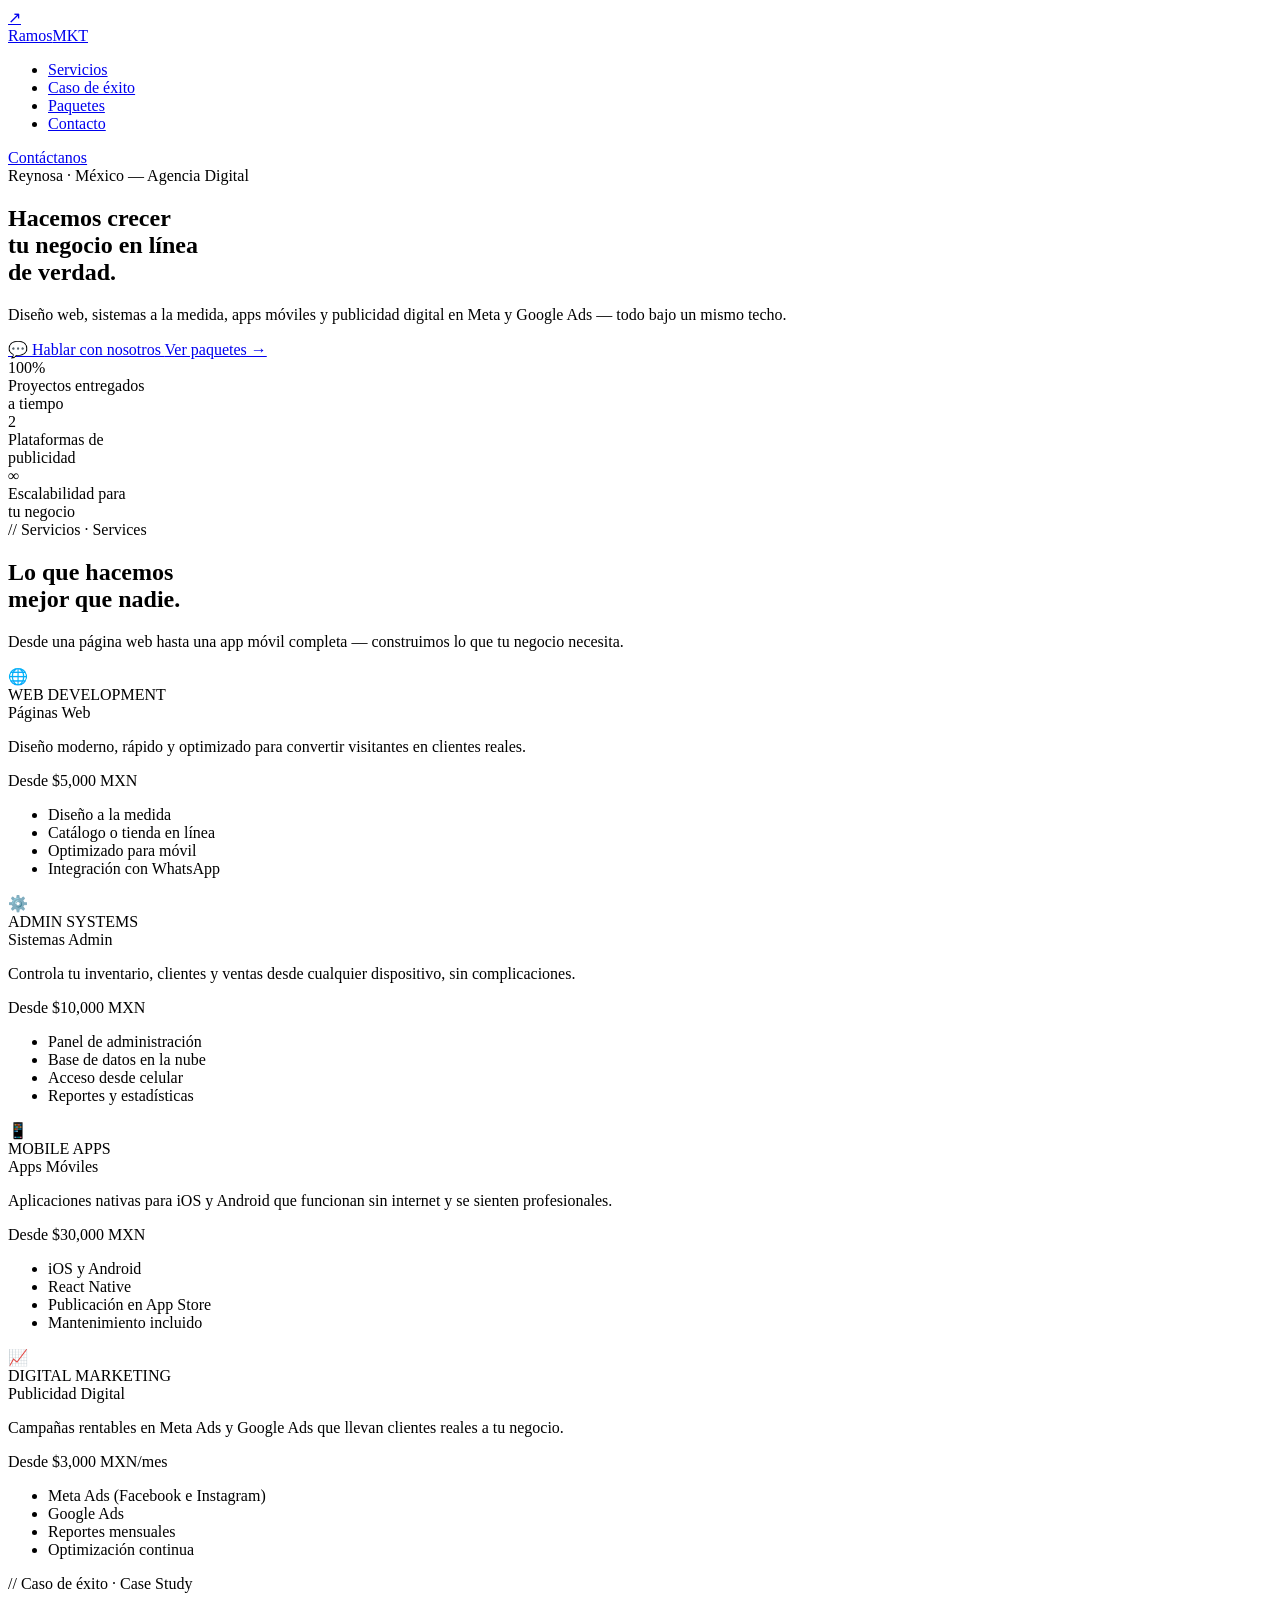
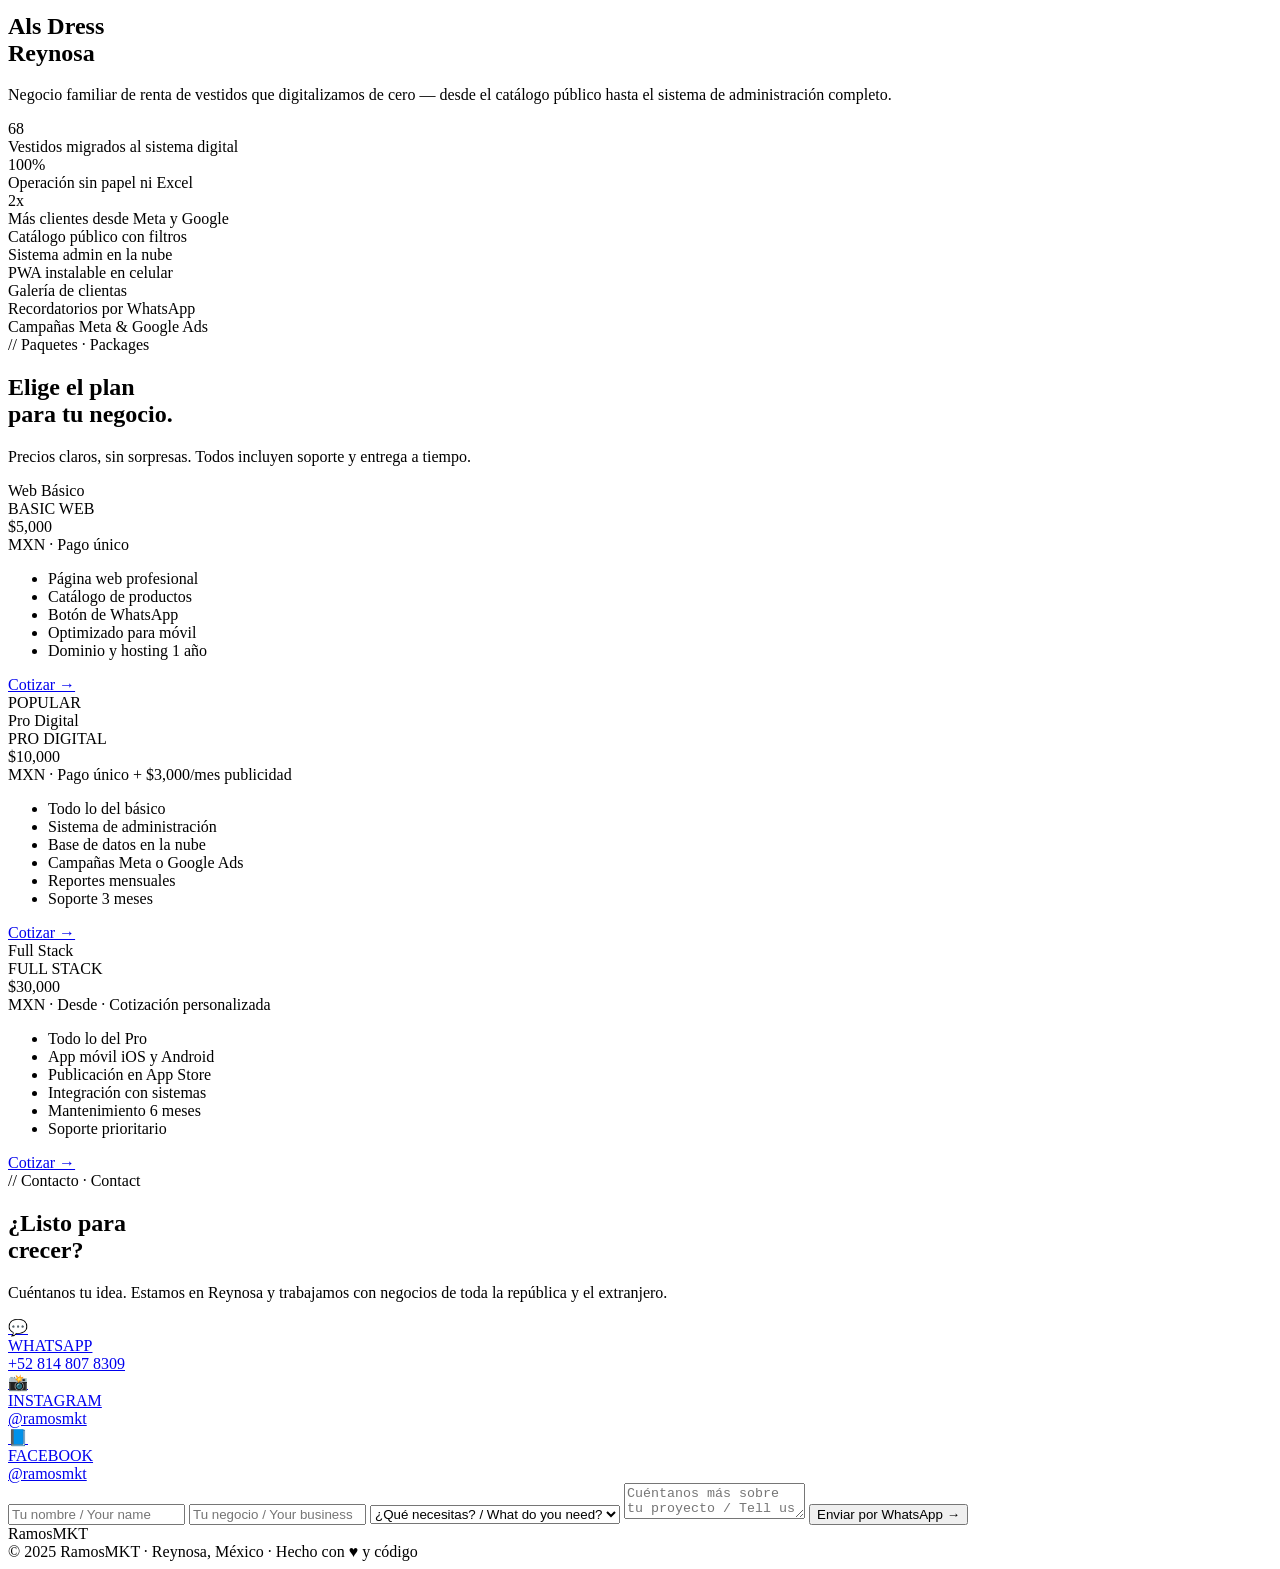
==== Index.html @ d3d43be9 "creacion de negocio" ====
<!DOCTYPE html>
<html lang="es">
<head>
<meta charset="UTF-8">
<meta name="viewport" content="width=device-width, initial-scale=1.0">
<title>RamosMKT — Agencia Digital</title>
<link rel="preconnect" href="https://fonts.googleapis.com">
<link rel="preconnect" href="https://fonts.gstatic.com" crossorigin>
<link href="https://fonts.googleapis.com/css2?family=Space+Grotesk:wght@300;400;500;600;700&family=Syne:wght@700;800&display=swap" rel="stylesheet">
<link rel="stylesheet" href="style.css">
</head>
<body>

<!-- NAV -->
<nav>
  <a href="#" class="nav-logo">
    <div class="nav-logo-icon">↗</div>
    <div class="nav-logo-text">Ramos<span>MKT</span></div>
  </a>
  <ul class="nav-links">
    <li><a href="#servicios">Servicios</a></li>
    <li><a href="#caso">Caso de éxito</a></li>
    <li><a href="#paquetes">Paquetes</a></li>
    <li><a href="#contacto">Contacto</a></li>
  </ul>
  <a href="https://wa.me/528148078309?text=Hola%20RamosMKT%2C%20me%20interesa%20conocer%20sus%20servicios" target="_blank" class="nav-cta">Contáctanos</a>
</nav>

<!-- HERO -->
<section class="hero">
  <div class="hero-grid"></div>
  <div class="hero-glow"></div>
  <div class="hero-content">
    <div class="hero-badge">
      <div class="hero-badge-dot"></div>
      Reynosa · México — Agencia Digital
    </div>
    <h1>
      Hacemos crecer<br>
      tu negocio <span class="green">en línea</span><br>
      <span class="outline">de verdad.</span>
    </h1>
    <p class="hero-sub">
      Diseño web, sistemas a la medida, apps móviles y
      <span>publicidad digital en Meta y Google Ads</span> —
      todo bajo un mismo techo.
    </p>
    <div class="hero-btns">
      <a href="https://wa.me/528148078309?text=Hola%20RamosMKT%2C%20me%20interesa%20conocer%20sus%20servicios" target="_blank" class="btn-primary">
        💬 Hablar con nosotros
      </a>
      <a href="#paquetes" class="btn-secondary">Ver paquetes →</a>
    </div>
    <div class="hero-stats">
      <div>
        <div class="hero-stat-num">100%</div>
        <div class="hero-stat-label">Proyectos entregados<br>a tiempo</div>
      </div>
      <div>
        <div class="hero-stat-num">2</div>
        <div class="hero-stat-label">Plataformas de<br>publicidad</div>
      </div>
      <div>
        <div class="hero-stat-num">∞</div>
        <div class="hero-stat-label">Escalabilidad para<br>tu negocio</div>
      </div>
    </div>
  </div>
</section>

<!-- SERVICES -->
<section id="servicios">
  <div class="section-tag">// Servicios · Services</div>
  <h2 class="section-title">Lo que hacemos<br>mejor que nadie.</h2>
  <p class="section-sub">Desde una página web hasta una app móvil completa — construimos lo que tu negocio necesita.</p>
  <div class="services-grid fade-up">
    <div class="service-card">
      <div class="service-icon">🌐</div>
      <div class="service-name-en">WEB DEVELOPMENT</div>
      <div class="service-name">Páginas Web</div>
      <p class="service-desc">Diseño moderno, rápido y optimizado para convertir visitantes en clientes reales.</p>
      <div class="service-price">Desde $5,000 <span>MXN</span></div>
      <ul class="service-features">
        <li>Diseño a la medida</li>
        <li>Catálogo o tienda en línea</li>
        <li>Optimizado para móvil</li>
        <li>Integración con WhatsApp</li>
      </ul>
    </div>
    <div class="service-card">
      <div class="service-icon">⚙️</div>
      <div class="service-name-en">ADMIN SYSTEMS</div>
      <div class="service-name">Sistemas Admin</div>
      <p class="service-desc">Controla tu inventario, clientes y ventas desde cualquier dispositivo, sin complicaciones.</p>
      <div class="service-price">Desde $10,000 <span>MXN</span></div>
      <ul class="service-features">
        <li>Panel de administración</li>
        <li>Base de datos en la nube</li>
        <li>Acceso desde celular</li>
        <li>Reportes y estadísticas</li>
      </ul>
    </div>
    <div class="service-card">
      <div class="service-icon">📱</div>
      <div class="service-name-en">MOBILE APPS</div>
      <div class="service-name">Apps Móviles</div>
      <p class="service-desc">Aplicaciones nativas para iOS y Android que funcionan sin internet y se sienten profesionales.</p>
      <div class="service-price">Desde $30,000 <span>MXN</span></div>
      <ul class="service-features">
        <li>iOS y Android</li>
        <li>React Native</li>
        <li>Publicación en App Store</li>
        <li>Mantenimiento incluido</li>
      </ul>
    </div>
    <div class="service-card">
      <div class="service-icon">📈</div>
      <div class="service-name-en">DIGITAL MARKETING</div>
      <div class="service-name">Publicidad Digital</div>
      <p class="service-desc">Campañas rentables en Meta Ads y Google Ads que llevan clientes reales a tu negocio.</p>
      <div class="service-price">Desde $3,000 <span>MXN/mes</span></div>
      <ul class="service-features">
        <li>Meta Ads (Facebook e Instagram)</li>
        <li>Google Ads</li>
        <li>Reportes mensuales</li>
        <li>Optimización continua</li>
      </ul>
    </div>
  </div>
</section>

<!-- CASE STUDY -->
<div class="case-section fade-up" id="caso">
  <div class="case-header">
    <div>
      <div class="case-tag">// Caso de éxito · Case Study</div>
      <h2 class="case-title">Als Dress<br>Reynosa</h2>
      <p class="case-desc">Negocio familiar de renta de vestidos que digitalizamos de cero — desde el catálogo público hasta el sistema de administración completo.</p>
    </div>
    <div class="case-stats">
      <div class="case-stat">
        <div class="case-stat-num">68</div>
        <div class="case-stat-label">Vestidos migrados al sistema digital</div>
      </div>
      <div class="case-stat">
        <div class="case-stat-num">100%</div>
        <div class="case-stat-label">Operación sin papel ni Excel</div>
      </div>
      <div class="case-stat">
        <div class="case-stat-num">2x</div>
        <div class="case-stat-label">Más clientes desde Meta y Google</div>
      </div>
    </div>
  </div>
  <div class="case-features">
    <div class="case-feature"><div class="case-feature-dot"></div>Catálogo público con filtros</div>
    <div class="case-feature"><div class="case-feature-dot"></div>Sistema admin en la nube</div>
    <div class="case-feature"><div class="case-feature-dot"></div>PWA instalable en celular</div>
    <div class="case-feature"><div class="case-feature-dot"></div>Galería de clientas</div>
    <div class="case-feature"><div class="case-feature-dot"></div>Recordatorios por WhatsApp</div>
    <div class="case-feature"><div class="case-feature-dot"></div>Campañas Meta & Google Ads</div>
  </div>
</div>

<!-- PACKAGES -->
<section id="paquetes">
  <div class="section-tag">// Paquetes · Packages</div>
  <h2 class="section-title">Elige el plan<br>para tu negocio.</h2>
  <p class="section-sub">Precios claros, sin sorpresas. Todos incluyen soporte y entrega a tiempo.</p>
  <div class="packages-grid fade-up">
    <div class="package-card">
      <div class="package-name">Web Básico</div>
      <div class="package-name-en">BASIC WEB</div>
      <div class="package-price">$5,000</div>
      <div class="package-price-note">MXN · Pago único</div>
      <ul class="package-features">
        <li>Página web profesional</li>
        <li>Catálogo de productos</li>
        <li>Botón de WhatsApp</li>
        <li>Optimizado para móvil</li>
        <li>Dominio y hosting 1 año</li>
      </ul>
      <a href="https://wa.me/528148078309?text=Hola%2C%20me%20interesa%20el%20paquete%20Web%20B%C3%A1sico" target="_blank" class="package-btn outline">Cotizar →</a>
    </div>
    <div class="package-card featured">
      <div class="package-badge">POPULAR</div>
      <div class="package-name">Pro Digital</div>
      <div class="package-name-en">PRO DIGITAL</div>
      <div class="package-price">$10,000</div>
      <div class="package-price-note">MXN · Pago único + $3,000/mes publicidad</div>
      <ul class="package-features">
        <li>Todo lo del básico</li>
        <li>Sistema de administración</li>
        <li>Base de datos en la nube</li>
        <li>Campañas Meta o Google Ads</li>
        <li>Reportes mensuales</li>
        <li>Soporte 3 meses</li>
      </ul>
      <a href="https://wa.me/528148078309?text=Hola%2C%20me%20interesa%20el%20paquete%20Pro%20Digital" target="_blank" class="package-btn solid">Cotizar →</a>
    </div>
    <div class="package-card">
      <div class="package-name">Full Stack</div>
      <div class="package-name-en">FULL STACK</div>
      <div class="package-price">$30,000</div>
      <div class="package-price-note">MXN · Desde · Cotización personalizada</div>
      <ul class="package-features">
        <li>Todo lo del Pro</li>
        <li>App móvil iOS y Android</li>
        <li>Publicación en App Store</li>
        <li>Integración con sistemas</li>
        <li>Mantenimiento 6 meses</li>
        <li>Soporte prioritario</li>
      </ul>
      <a href="https://wa.me/528148078309?text=Hola%2C%20me%20interesa%20el%20paquete%20Full%20Stack" target="_blank" class="package-btn outline">Cotizar →</a>
    </div>
  </div>
</section>

<!-- CONTACT -->
<div class="contact-section fade-up" id="contacto">
  <div>
    <div class="section-tag">// Contacto · Contact</div>
    <h2 class="contact-title">¿Listo para<br><span>crecer</span>?</h2>
    <p class="contact-desc">Cuéntanos tu idea. Estamos en Reynosa y trabajamos con negocios de toda la república y el extranjero.</p>
    <div class="contact-methods">
      <a href="https://wa.me/528148078309?text=Hola%20RamosMKT%2C%20me%20interesa%20conocer%20sus%20servicios" target="_blank" class="contact-method">
        <div class="contact-method-icon">💬</div>
        <div>
          <div class="contact-method-label">WHATSAPP</div>
          <div class="contact-method-value">+52 814 807 8309</div>
        </div>
      </a>
      <a href="https://instagram.com/ramosmkt" target="_blank" class="contact-method">
        <div class="contact-method-icon">📸</div>
        <div>
          <div class="contact-method-label">INSTAGRAM</div>
          <div class="contact-method-value">@ramosmkt</div>
        </div>
      </a>
      <a href="https://facebook.com/ramosmkt" target="_blank" class="contact-method">
        <div class="contact-method-icon">📘</div>
        <div>
          <div class="contact-method-label">FACEBOOK</div>
          <div class="contact-method-value">@ramosmkt</div>
        </div>
      </a>
    </div>
  </div>
  <div>
    <div class="contact-form">
      <input type="text" class="form-input" placeholder="Tu nombre / Your name">
      <input type="text" class="form-input" placeholder="Tu negocio / Your business">
      <select class="form-select">
        <option value="" disabled selected>¿Qué necesitas? / What do you need?</option>
        <option>Página web</option>
        <option>Sistema de administración</option>
        <option>App móvil</option>
        <option>Publicidad digital</option>
        <option>Paquete completo</option>
      </select>
      <textarea class="form-textarea" placeholder="Cuéntanos más sobre tu proyecto / Tell us about your project"></textarea>
      <button class="form-btn" onclick="enviarFormulario()">Enviar por WhatsApp →</button>
    </div>
  </div>
</div>

<!-- FOOTER -->
<footer>
  <div class="footer-logo">Ramos<span>MKT</span></div>
  <div class="footer-text">© 2025 RamosMKT · Reynosa, México · Hecho con <span>♥</span> y código</div>
</footer>

<script src="main.js"></script>
</body>
</html>
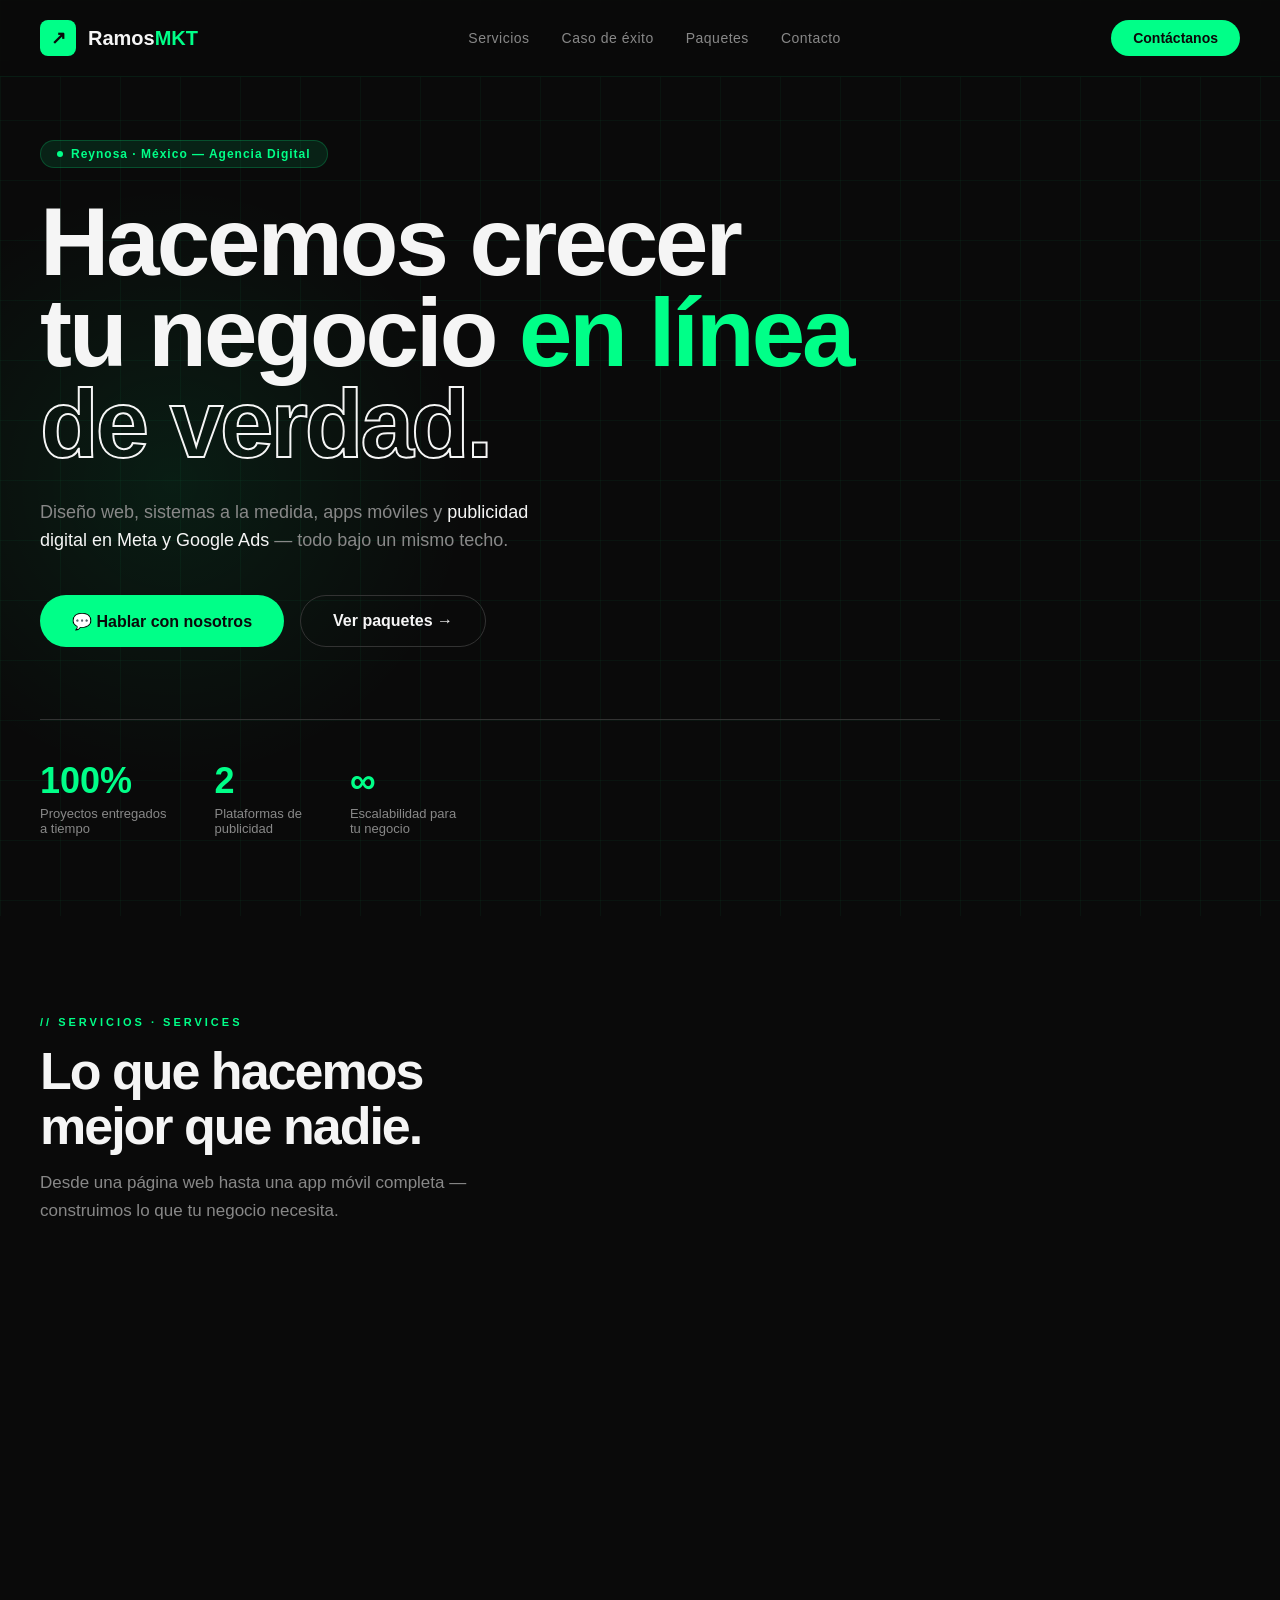
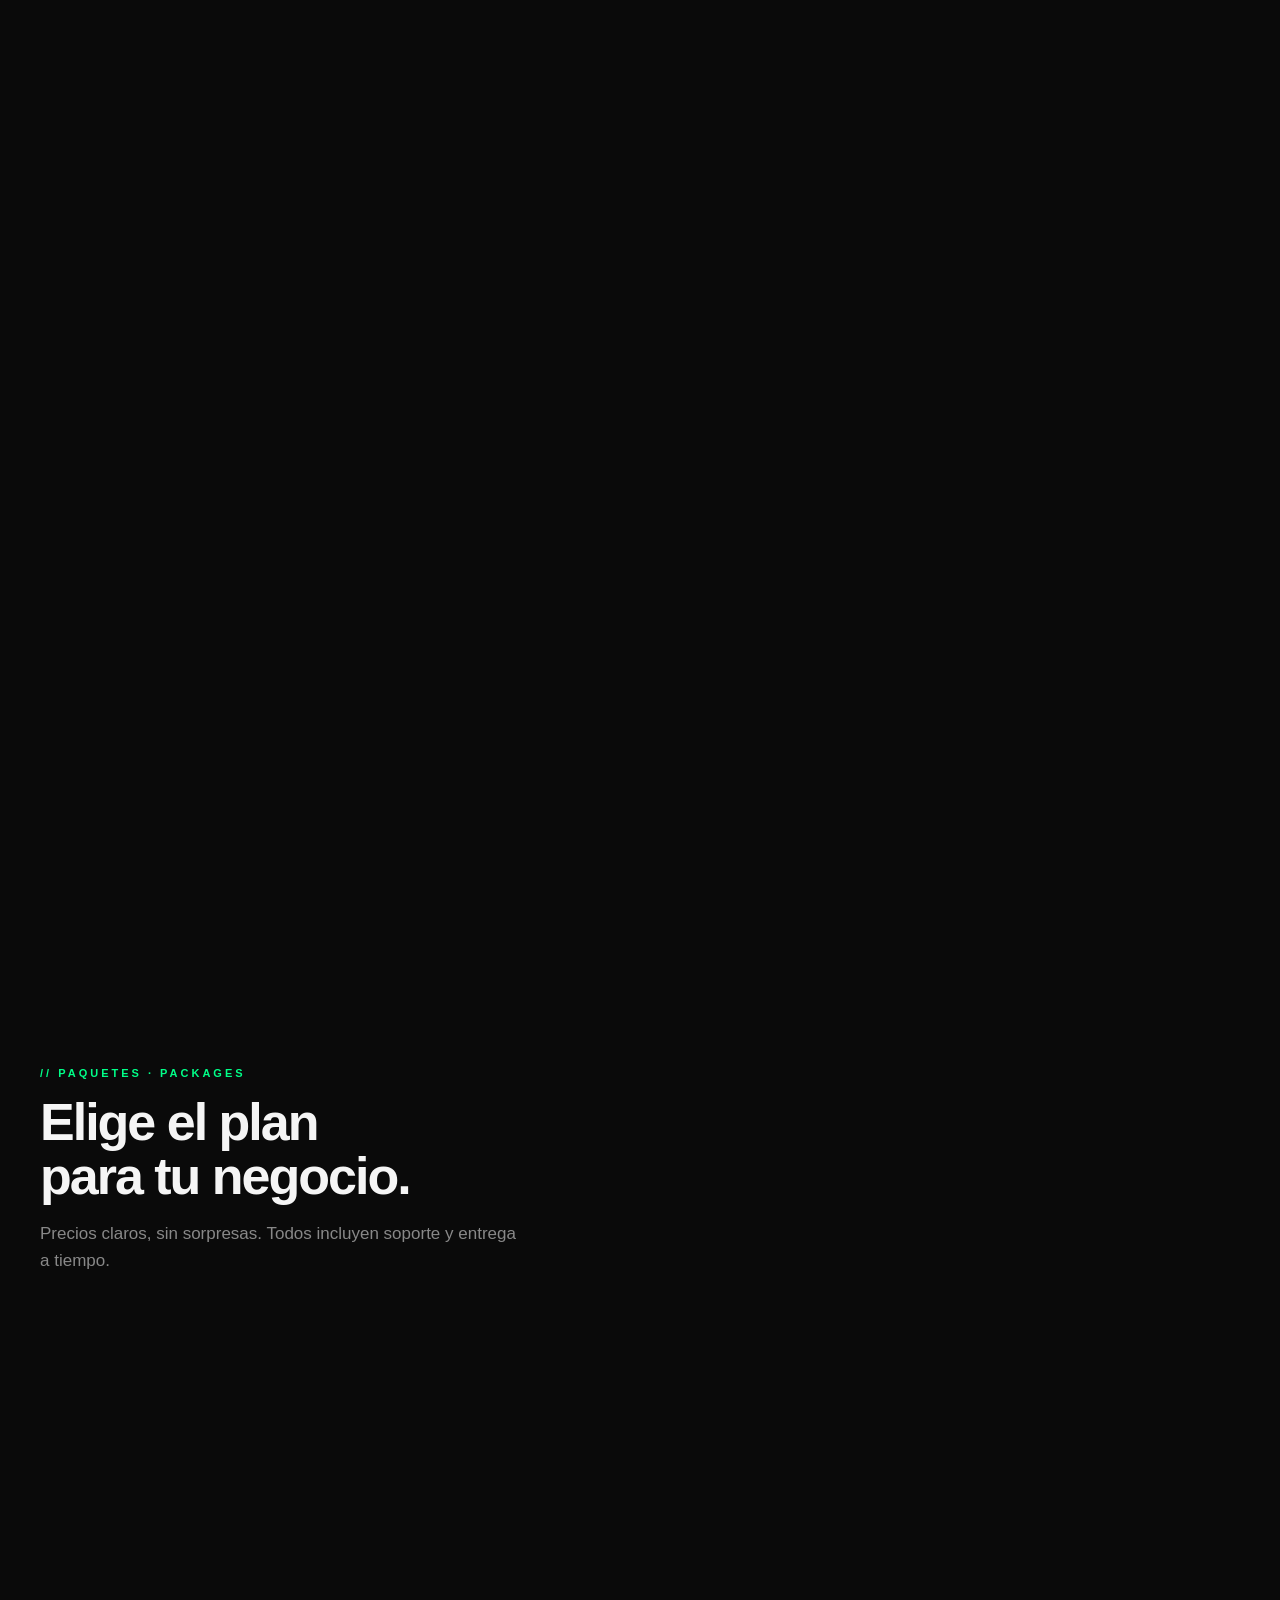
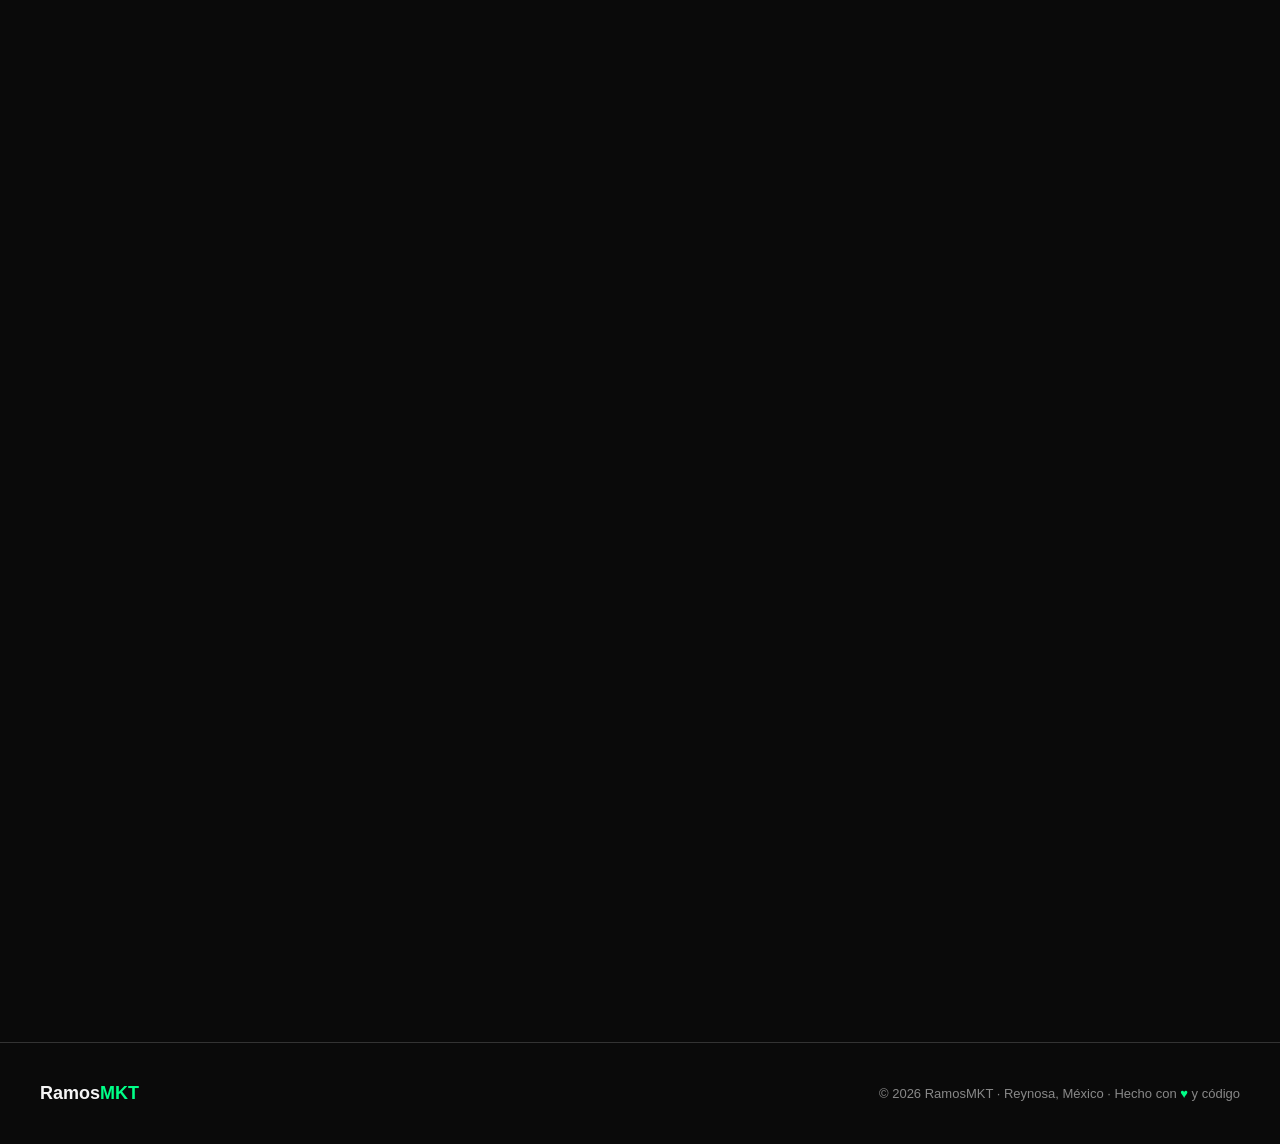
==== commit c287c34a: "Cambio de planes y responsive phone" ====
--- a/Index.html
+++ b/Index.html
@@ -7,7 +7,7 @@
 <link rel="preconnect" href="https://fonts.googleapis.com">
 <link rel="preconnect" href="https://fonts.gstatic.com" crossorigin>
 <link href="https://fonts.googleapis.com/css2?family=Space+Grotesk:wght@300;400;500;600;700&family=Syne:wght@700;800&display=swap" rel="stylesheet">
-<link rel="stylesheet" href="style.css">
+<link rel="stylesheet" href="Style.css">
 </head>
 <body>
 
@@ -24,7 +24,18 @@
     <li><a href="#contacto">Contacto</a></li>
   </ul>
   <a href="https://wa.me/528148078309?text=Hola%20RamosMKT%2C%20me%20interesa%20conocer%20sus%20servicios" target="_blank" class="nav-cta">Contáctanos</a>
+  <button class="nav-hamburger" id="navHamburger" aria-label="Abrir menú">
+    <span></span><span></span><span></span>
+  </button>
 </nav>
+
+<div class="nav-mobile-menu" id="navMobileMenu">
+  <a href="#servicios">Servicios</a>
+  <a href="#caso">Caso de éxito</a>
+  <a href="#paquetes">Paquetes</a>
+  <a href="#contacto">Contacto</a>
+  <a href="https://wa.me/528148078309?text=Hola%20RamosMKT%2C%20me%20interesa%20conocer%20sus%20servicios" target="_blank" class="nav-mobile-cta">💬 Contáctanos</a>
+</div>
 
 <!-- HERO -->
 <section class="hero">
@@ -168,6 +179,20 @@
   <h2 class="section-title">Elige el plan<br>para tu negocio.</h2>
   <p class="section-sub">Precios claros, sin sorpresas. Todos incluyen soporte y entrega a tiempo.</p>
   <div class="packages-grid fade-up">
+    <div class="package-card">
+      <div class="package-name">Presencia Digital</div>
+      <div class="package-name-en">STARTER</div>
+      <div class="package-price">$1,500</div>
+      <div class="package-price-note">MXN · Pago único · Entrega en 5 días</div>
+      <ul class="package-features">
+        <li>Landing page de 1 página</li>
+        <li>Info del negocio + mapa</li>
+        <li>Galería de fotos</li>
+        <li>Botón de WhatsApp</li>
+        <li>Optimizado para móvil</li>
+      </ul>
+      <a href="https://wa.me/528148078309?text=Hola%2C%20me%20interesa%20el%20paquete%20Presencia%20Digital" target="_blank" class="package-btn outline">Cotizar →</a>
+    </div>
     <div class="package-card">
       <div class="package-name">Web Básico</div>
       <div class="package-name-en">BASIC WEB</div>
@@ -252,7 +277,8 @@
       <input type="text" class="form-input" placeholder="Tu negocio / Your business">
       <select class="form-select">
         <option value="" disabled selected>¿Qué necesitas? / What do you need?</option>
-        <option>Página web</option>
+        <option>Presencia Digital (Starter)</option>
+        <option>Página web (Web Básico)</option>
         <option>Sistema de administración</option>
         <option>App móvil</option>
         <option>Publicidad digital</option>
@@ -267,7 +293,7 @@
 <!-- FOOTER -->
 <footer>
   <div class="footer-logo">Ramos<span>MKT</span></div>
-  <div class="footer-text">© 2025 RamosMKT · Reynosa, México · Hecho con <span>♥</span> y código</div>
+  <div class="footer-text">© 2026 RamosMKT · Reynosa, México · Hecho con <span>♥</span> y código</div>
 </footer>
 
 <script src="main.js"></script>
--- a/Style.css
+++ b/Style.css
@@ -0,0 +1,161 @@
+:root {
+    --black: #0a0a0a;
+    --black2: #111111;
+    --black3: #1a1a1a;
+    --green: #00ff88;
+    --green-dim: #00cc6a;
+    --white: #f5f5f5;
+    --gray: #888888;
+    --gray2: #333333;
+}
+* { margin: 0; padding: 0; box-sizing: border-box; }
+html { scroll-behavior: smooth; }
+body { background: var(--black); color: var(--white); font-family: 'Space Grotesk', sans-serif; overflow-x: hidden; }
+
+/* NAV */
+nav { position: fixed; top: 0; left: 0; right: 0; z-index: 100; padding: 20px 40px; display: flex; align-items: center; justify-content: space-between; background: rgba(10,10,10,0.85); backdrop-filter: blur(12px); border-bottom: 1px solid rgba(0,255,136,0.08); }
+.nav-logo { display: flex; align-items: center; gap: 12px; text-decoration: none; }
+.nav-logo-icon { width: 36px; height: 36px; background: var(--green); border-radius: 8px; display: flex; align-items: center; justify-content: center; font-family: 'Syne', sans-serif; font-size: 18px; font-weight: 800; color: var(--black); }
+.nav-logo-text { font-family: 'Syne', sans-serif; font-size: 20px; font-weight: 800; color: var(--white); line-height: 1; }
+.nav-logo-text span { color: var(--green); }
+.nav-links { display: flex; gap: 32px; list-style: none; }
+.nav-links a { color: var(--gray); text-decoration: none; font-size: 14px; font-weight: 500; transition: color 0.2s; letter-spacing: 0.5px; }
+.nav-links a:hover { color: var(--green); }
+.nav-cta { background: var(--green); color: var(--black); padding: 10px 22px; border-radius: 100px; font-weight: 700; font-size: 14px; text-decoration: none; transition: transform 0.2s, background 0.2s; }
+.nav-cta:hover { transform: scale(1.04); background: #00ee7a; }
+
+/* HERO */
+.hero { min-height: 100vh; padding: 140px 40px 80px; display: flex; flex-direction: column; justify-content: center; position: relative; overflow: hidden; }
+.hero-grid { position: absolute; inset: 0; background-image: linear-gradient(rgba(0,255,136,0.04) 1px, transparent 1px), linear-gradient(90deg, rgba(0,255,136,0.04) 1px, transparent 1px); background-size: 60px 60px; }
+.hero-glow { position: absolute; top: 20%; left: -10%; width: 600px; height: 600px; border-radius: 50%; background: radial-gradient(circle, rgba(0,255,136,0.08) 0%, transparent 70%); pointer-events: none; }
+.hero-content { position: relative; max-width: 900px; }
+.hero-badge { display: inline-flex; align-items: center; gap: 8px; background: rgba(0,255,136,0.1); border: 1px solid rgba(0,255,136,0.2); padding: 6px 16px; border-radius: 100px; margin-bottom: 28px; font-size: 12px; font-weight: 600; color: var(--green); letter-spacing: 1px; }
+.hero-badge-dot { width: 6px; height: 6px; background: var(--green); border-radius: 50%; animation: pulse 2s infinite; }
+@keyframes pulse { 0%,100%{opacity:1} 50%{opacity:0.3} }
+.hero h1 { font-family: 'Syne', sans-serif; font-size: clamp(48px, 8vw, 96px); font-weight: 800; line-height: 0.95; letter-spacing: -3px; margin-bottom: 28px; }
+.hero h1 .green { color: var(--green); }
+.hero h1 .outline { -webkit-text-stroke: 2px var(--white); color: transparent; }
+.hero-sub { font-size: 18px; color: var(--gray); max-width: 520px; line-height: 1.6; margin-bottom: 40px; font-weight: 400; }
+.hero-sub span { color: var(--white); font-weight: 500; }
+.hero-btns { display: flex; gap: 16px; flex-wrap: wrap; }
+.btn-primary { background: var(--green); color: var(--black); padding: 16px 32px; border-radius: 100px; font-weight: 700; font-size: 16px; text-decoration: none; display: inline-flex; align-items: center; gap: 8px; transition: transform 0.2s, background 0.2s; }
+.btn-primary:hover { transform: translateY(-2px); background: #00ee7a; }
+.btn-secondary { border: 1px solid var(--gray2); color: var(--white); padding: 16px 32px; border-radius: 100px; font-weight: 600; font-size: 16px; text-decoration: none; transition: border-color 0.2s, transform 0.2s; }
+.btn-secondary:hover { border-color: var(--green); transform: translateY(-2px); }
+.hero-stats { display: flex; gap: 48px; margin-top: 72px; padding-top: 40px; border-top: 1px solid var(--gray2); }
+.hero-stat-num { font-family: 'Syne', sans-serif; font-size: 36px; font-weight: 800; color: var(--green); }
+.hero-stat-label { font-size: 13px; color: var(--gray); margin-top: 4px; }
+
+/* SERVICES */
+section { padding: 100px 40px; }
+.section-tag { font-size: 11px; font-weight: 700; letter-spacing: 3px; color: var(--green); text-transform: uppercase; margin-bottom: 16px; }
+.section-title { font-family: 'Syne', sans-serif; font-size: clamp(32px, 5vw, 52px); font-weight: 800; letter-spacing: -2px; margin-bottom: 16px; line-height: 1.05; }
+.section-sub { font-size: 17px; color: var(--gray); max-width: 480px; line-height: 1.6; margin-bottom: 64px; }
+.services-grid { display: grid; grid-template-columns: repeat(auto-fit, minmax(280px, 1fr)); gap: 2px; background: var(--gray2); border-radius: 20px; overflow: hidden; }
+.service-card { background: var(--black2); padding: 40px 32px; transition: background 0.3s; position: relative; overflow: hidden; }
+.service-card:hover { background: var(--black3); }
+.service-card:hover .service-icon { background: var(--green); color: var(--black); }
+.service-icon { width: 48px; height: 48px; border-radius: 12px; background: rgba(0,255,136,0.1); color: var(--green); display: flex; align-items: center; justify-content: center; font-size: 22px; margin-bottom: 24px; transition: background 0.3s, color 0.3s; }
+.service-name { font-family: 'Syne', sans-serif; font-size: 20px; font-weight: 700; margin-bottom: 12px; color: var(--white); }
+.service-name-en { font-size: 11px; color: var(--green); font-weight: 600; letter-spacing: 1px; margin-bottom: 12px; }
+.service-desc { font-size: 14px; color: var(--gray); line-height: 1.6; margin-bottom: 24px; }
+.service-price { font-family: 'Syne', sans-serif; font-size: 22px; font-weight: 800; color: var(--white); }
+.service-price span { font-size: 13px; color: var(--gray); font-family: 'Space Grotesk'; font-weight: 400; }
+.service-features { list-style: none; margin-top: 20px; display: flex; flex-direction: column; gap: 8px; }
+.service-features li { font-size: 13px; color: var(--gray); padding-left: 18px; position: relative; }
+.service-features li::before { content: '→'; position: absolute; left: 0; color: var(--green); font-weight: 700; }
+
+/* CASE STUDY */
+.case-section { background: var(--black2); border-radius: 24px; margin: 0 40px; padding: 80px; }
+.case-header { display: flex; justify-content: space-between; align-items: flex-start; flex-wrap: wrap; gap: 32px; margin-bottom: 64px; }
+.case-tag { display: inline-block; background: rgba(0,255,136,0.1); border: 1px solid rgba(0,255,136,0.2); color: var(--green); padding: 6px 14px; border-radius: 100px; font-size: 11px; font-weight: 700; letter-spacing: 1px; margin-bottom: 16px; }
+.case-title { font-family: 'Syne', sans-serif; font-size: 40px; font-weight: 800; letter-spacing: -2px; line-height: 1.05; }
+.case-desc { font-size: 16px; color: var(--gray); max-width: 400px; line-height: 1.6; margin-top: 16px; }
+.case-stats { display: grid; grid-template-columns: repeat(3, 1fr); gap: 32px; }
+.case-stat { background: var(--black3); border-radius: 16px; padding: 28px; border: 1px solid var(--gray2); }
+.case-stat-num { font-family: 'Syne', sans-serif; font-size: 40px; font-weight: 800; color: var(--green); line-height: 1; }
+.case-stat-label { font-size: 13px; color: var(--gray); margin-top: 8px; line-height: 1.4; }
+.case-features { display: grid; grid-template-columns: repeat(auto-fit, minmax(200px, 1fr)); gap: 16px; margin-top: 48px; }
+.case-feature { background: var(--black); border-radius: 12px; padding: 20px; border: 1px solid var(--gray2); font-size: 14px; color: var(--gray); display: flex; align-items: center; gap: 10px; }
+.case-feature-dot { width: 8px; height: 8px; background: var(--green); border-radius: 50%; flex-shrink: 0; }
+
+/* PACKAGES */
+.packages-grid { display: grid; grid-template-columns: repeat(auto-fit, minmax(260px, 1fr)); gap: 24px; margin-top: 64px; }
+.package-card { background: var(--black2); border-radius: 20px; padding: 36px; border: 1px solid var(--gray2); position: relative; overflow: hidden; transition: border-color 0.3s, transform 0.3s; }
+.package-card:hover { border-color: rgba(0,255,136,0.3); transform: translateY(-4px); }
+.package-card.featured { border-color: var(--green); background: var(--black3); }
+.package-badge { position: absolute; top: 20px; right: 20px; background: var(--green); color: var(--black); font-size: 10px; font-weight: 700; letter-spacing: 1px; padding: 4px 10px; border-radius: 100px; }
+.package-name { font-family: 'Syne', sans-serif; font-size: 22px; font-weight: 800; color: var(--white); margin-bottom: 6px; }
+.package-name-en { font-size: 11px; color: var(--green); font-weight: 600; letter-spacing: 1px; margin-bottom: 20px; }
+.package-price { font-family: 'Syne', sans-serif; font-size: 36px; font-weight: 800; color: var(--green); margin-bottom: 4px; }
+.package-price-note { font-size: 12px; color: var(--gray); margin-bottom: 28px; }
+.package-features { list-style: none; display: flex; flex-direction: column; gap: 10px; }
+.package-features li { font-size: 14px; color: var(--gray); padding-left: 20px; position: relative; }
+.package-features li::before { content: '✓'; position: absolute; left: 0; color: var(--green); font-weight: 700; }
+.package-btn { display: block; text-align: center; margin-top: 28px; padding: 14px; border-radius: 100px; font-weight: 700; font-size: 14px; text-decoration: none; transition: transform 0.2s; }
+.package-btn:hover { transform: scale(1.03); }
+.package-btn.solid { background: var(--green); color: var(--black); }
+.package-btn.outline { border: 1px solid var(--gray2); color: var(--white); }
+.package-btn.outline:hover { border-color: var(--green); }
+
+/* CONTACT */
+.contact-section { background: var(--black2); border-radius: 24px; margin: 0 40px 80px; padding: 80px; display: grid; grid-template-columns: 1fr 1fr; gap: 64px; align-items: center; }
+.contact-title { font-family: 'Syne', sans-serif; font-size: 44px; font-weight: 800; letter-spacing: -2px; line-height: 1.05; margin-bottom: 20px; }
+.contact-title span { color: var(--green); }
+.contact-desc { font-size: 16px; color: var(--gray); line-height: 1.6; margin-bottom: 32px; }
+.contact-methods { display: flex; flex-direction: column; gap: 16px; }
+.contact-method { display: flex; align-items: center; gap: 16px; background: var(--black3); border-radius: 14px; padding: 18px 22px; border: 1px solid var(--gray2); text-decoration: none; transition: border-color 0.2s, transform 0.2s; }
+.contact-method:hover { border-color: var(--green); transform: translateX(4px); }
+.contact-method-icon { width: 40px; height: 40px; background: rgba(0,255,136,0.1); border-radius: 10px; display: flex; align-items: center; justify-content: center; font-size: 18px; flex-shrink: 0; }
+.contact-method-label { font-size: 11px; color: var(--gray); margin-bottom: 2px; font-weight: 600; letter-spacing: 0.5px; }
+.contact-method-value { font-size: 15px; color: var(--white); font-weight: 600; }
+.contact-form { display: flex; flex-direction: column; gap: 16px; }
+.form-input, .form-textarea, .form-select { background: var(--black3); border: 1px solid var(--gray2); color: var(--white); padding: 16px 20px; border-radius: 12px; font-family: 'Space Grotesk', sans-serif; font-size: 15px; outline: none; transition: border-color 0.2s; width: 100%; }
+.form-input::placeholder, .form-textarea::placeholder { color: var(--gray); }
+.form-input:focus, .form-textarea:focus, .form-select:focus { border-color: var(--green); }
+.form-textarea { resize: vertical; min-height: 120px; }
+.form-select { appearance: none; cursor: pointer; }
+.form-select option { background: var(--black3); }
+.form-btn { background: var(--green); color: var(--black); padding: 16px; border-radius: 100px; font-weight: 700; font-size: 16px; border: none; cursor: pointer; font-family: 'Space Grotesk', sans-serif; transition: transform 0.2s, background 0.2s; }
+.form-btn:hover { transform: translateY(-2px); background: #00ee7a; }
+
+/* FOOTER */
+footer { padding: 40px; border-top: 1px solid var(--gray2); display: flex; justify-content: space-between; align-items: center; flex-wrap: wrap; gap: 20px; }
+.footer-logo { font-family: 'Syne', sans-serif; font-size: 18px; font-weight: 800; color: var(--white); }
+.footer-logo span { color: var(--green); }
+.footer-text { font-size: 13px; color: var(--gray); }
+.footer-text span { color: var(--green); }
+
+/* ANIMATIONS */
+.fade-up { opacity: 0; transform: translateY(30px); transition: opacity 0.7s ease, transform 0.7s ease; }
+.fade-up.visible { opacity: 1; transform: translateY(0); }
+
+/* HAMBURGER */
+.nav-hamburger { display: none; flex-direction: column; justify-content: center; gap: 5px; width: 36px; height: 36px; background: none; border: none; cursor: pointer; padding: 4px; }
+.nav-hamburger span { display: block; height: 2px; width: 100%; background: var(--white); border-radius: 2px; transition: transform 0.3s, opacity 0.3s; }
+.nav-hamburger.open span:nth-child(1) { transform: translateY(7px) rotate(45deg); }
+.nav-hamburger.open span:nth-child(2) { opacity: 0; }
+.nav-hamburger.open span:nth-child(3) { transform: translateY(-7px) rotate(-45deg); }
+
+.nav-mobile-menu { display: none; position: fixed; top: 73px; left: 0; right: 0; z-index: 99; background: rgba(10,10,10,0.97); backdrop-filter: blur(16px); border-bottom: 1px solid rgba(0,255,136,0.12); flex-direction: column; padding: 24px 24px 32px; gap: 4px; }
+.nav-mobile-menu.open { display: flex; }
+.nav-mobile-menu a { color: var(--gray); text-decoration: none; font-size: 17px; font-weight: 500; padding: 14px 0; border-bottom: 1px solid var(--gray2); transition: color 0.2s; }
+.nav-mobile-menu a:last-of-type { border-bottom: none; }
+.nav-mobile-menu a:hover { color: var(--green); }
+.nav-mobile-cta { margin-top: 12px; background: var(--green) !important; color: var(--black) !important; text-align: center; padding: 16px !important; border-radius: 100px; font-weight: 700 !important; border-bottom: none !important; }
+
+/* RESPONSIVE */
+@media (max-width: 768px) {
+    nav { padding: 16px 20px; }
+    .nav-links { display: none; }
+    .nav-cta { display: none; }
+    .nav-hamburger { display: flex; }
+    .hero { padding: 120px 20px 60px; }
+    section { padding: 70px 20px; }
+    .hero-stats { gap: 28px; flex-wrap: wrap; }
+    .case-section { padding: 40px 24px; margin: 0 20px; }
+    .case-stats { grid-template-columns: 1fr; }
+    .case-header { flex-direction: column; }
+    .contact-section { grid-template-columns: 1fr; padding: 40px 24px; margin: 0 20px 60px; }
+    footer { padding: 30px 20px; flex-direction: column; text-align: center; }
+}
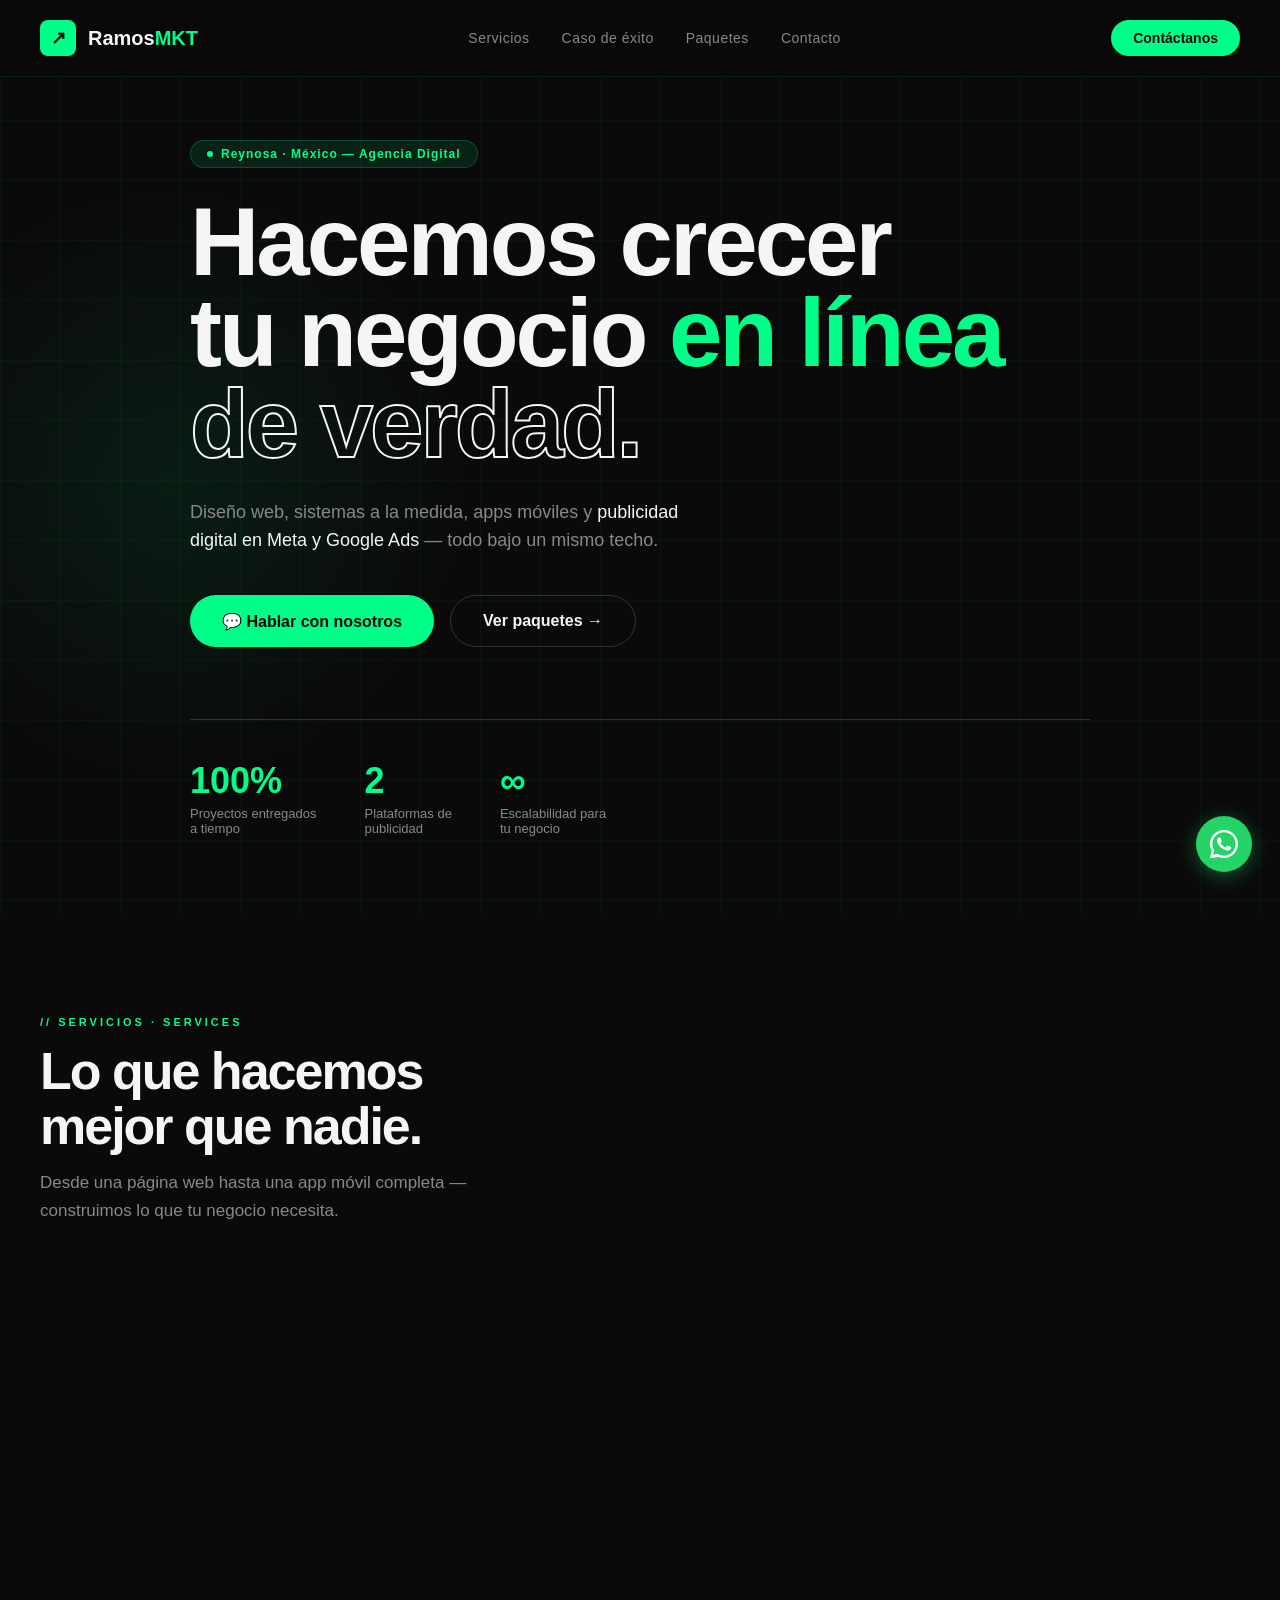
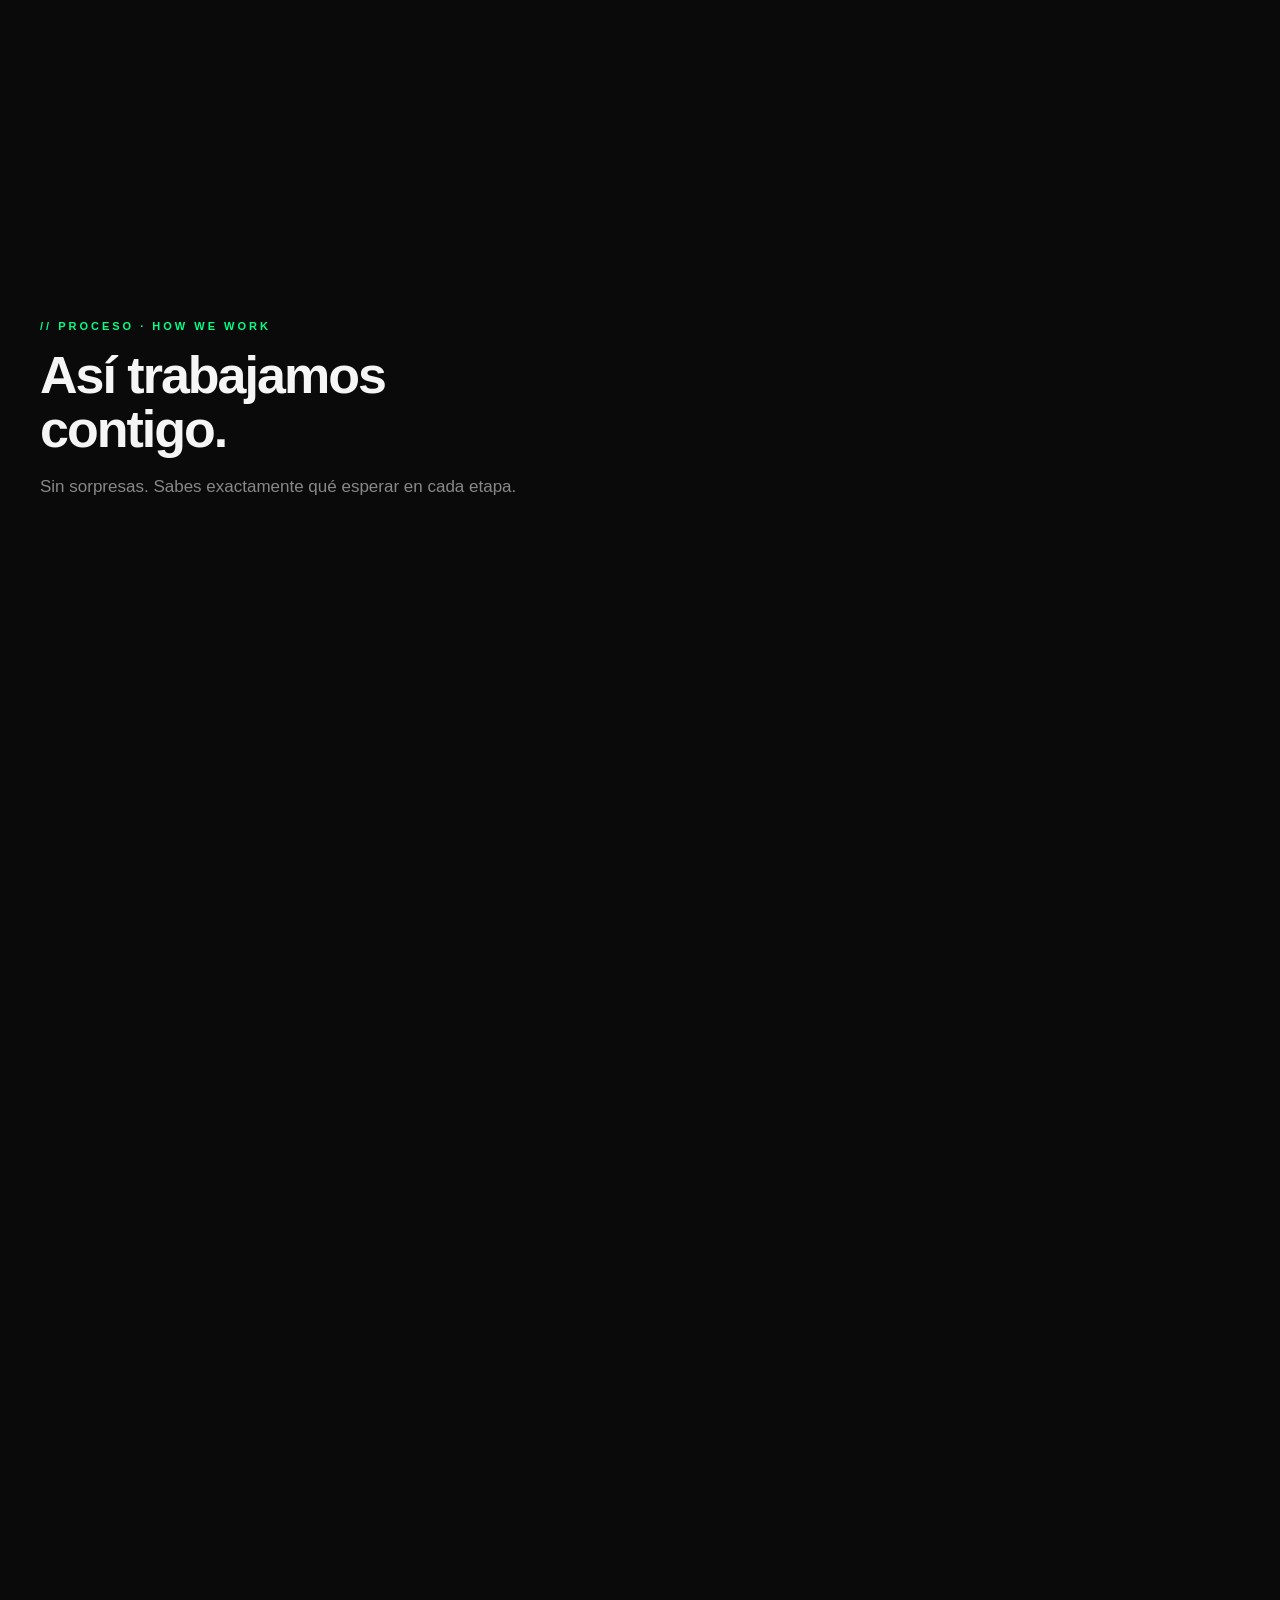
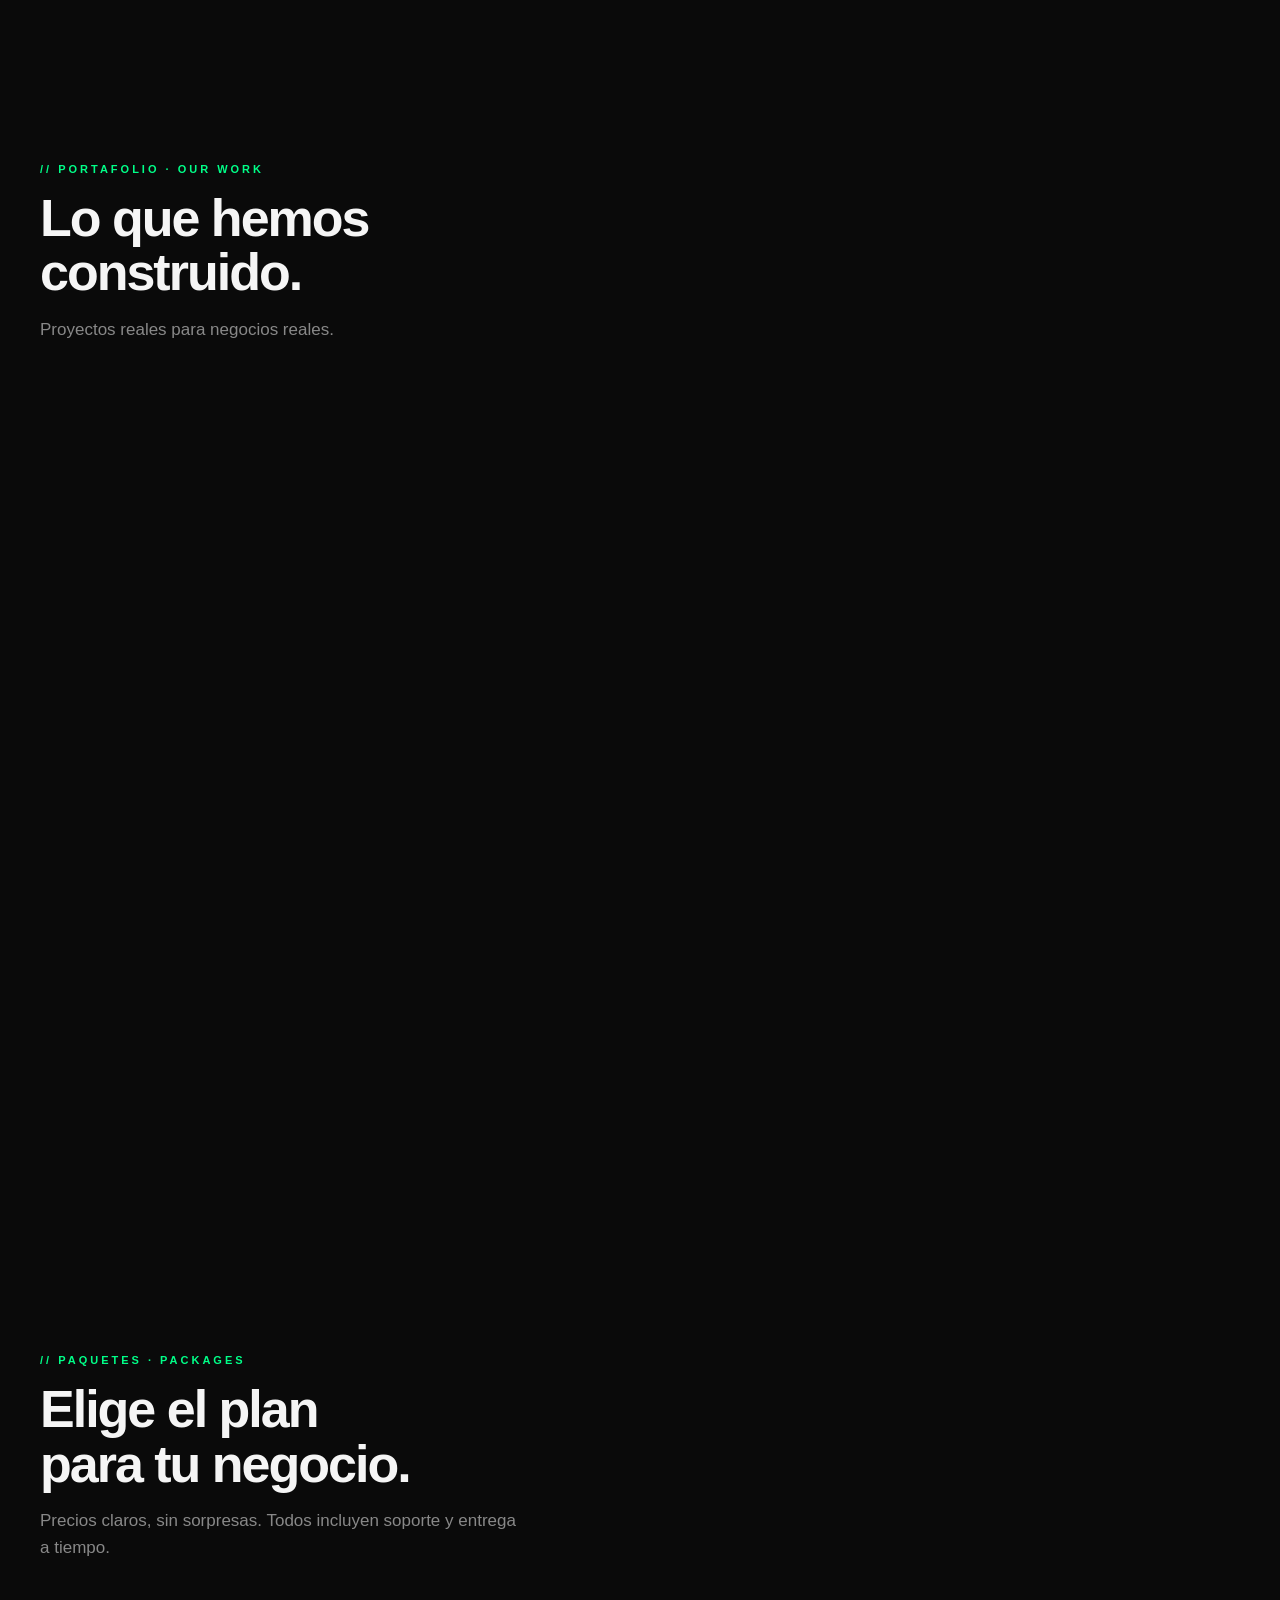
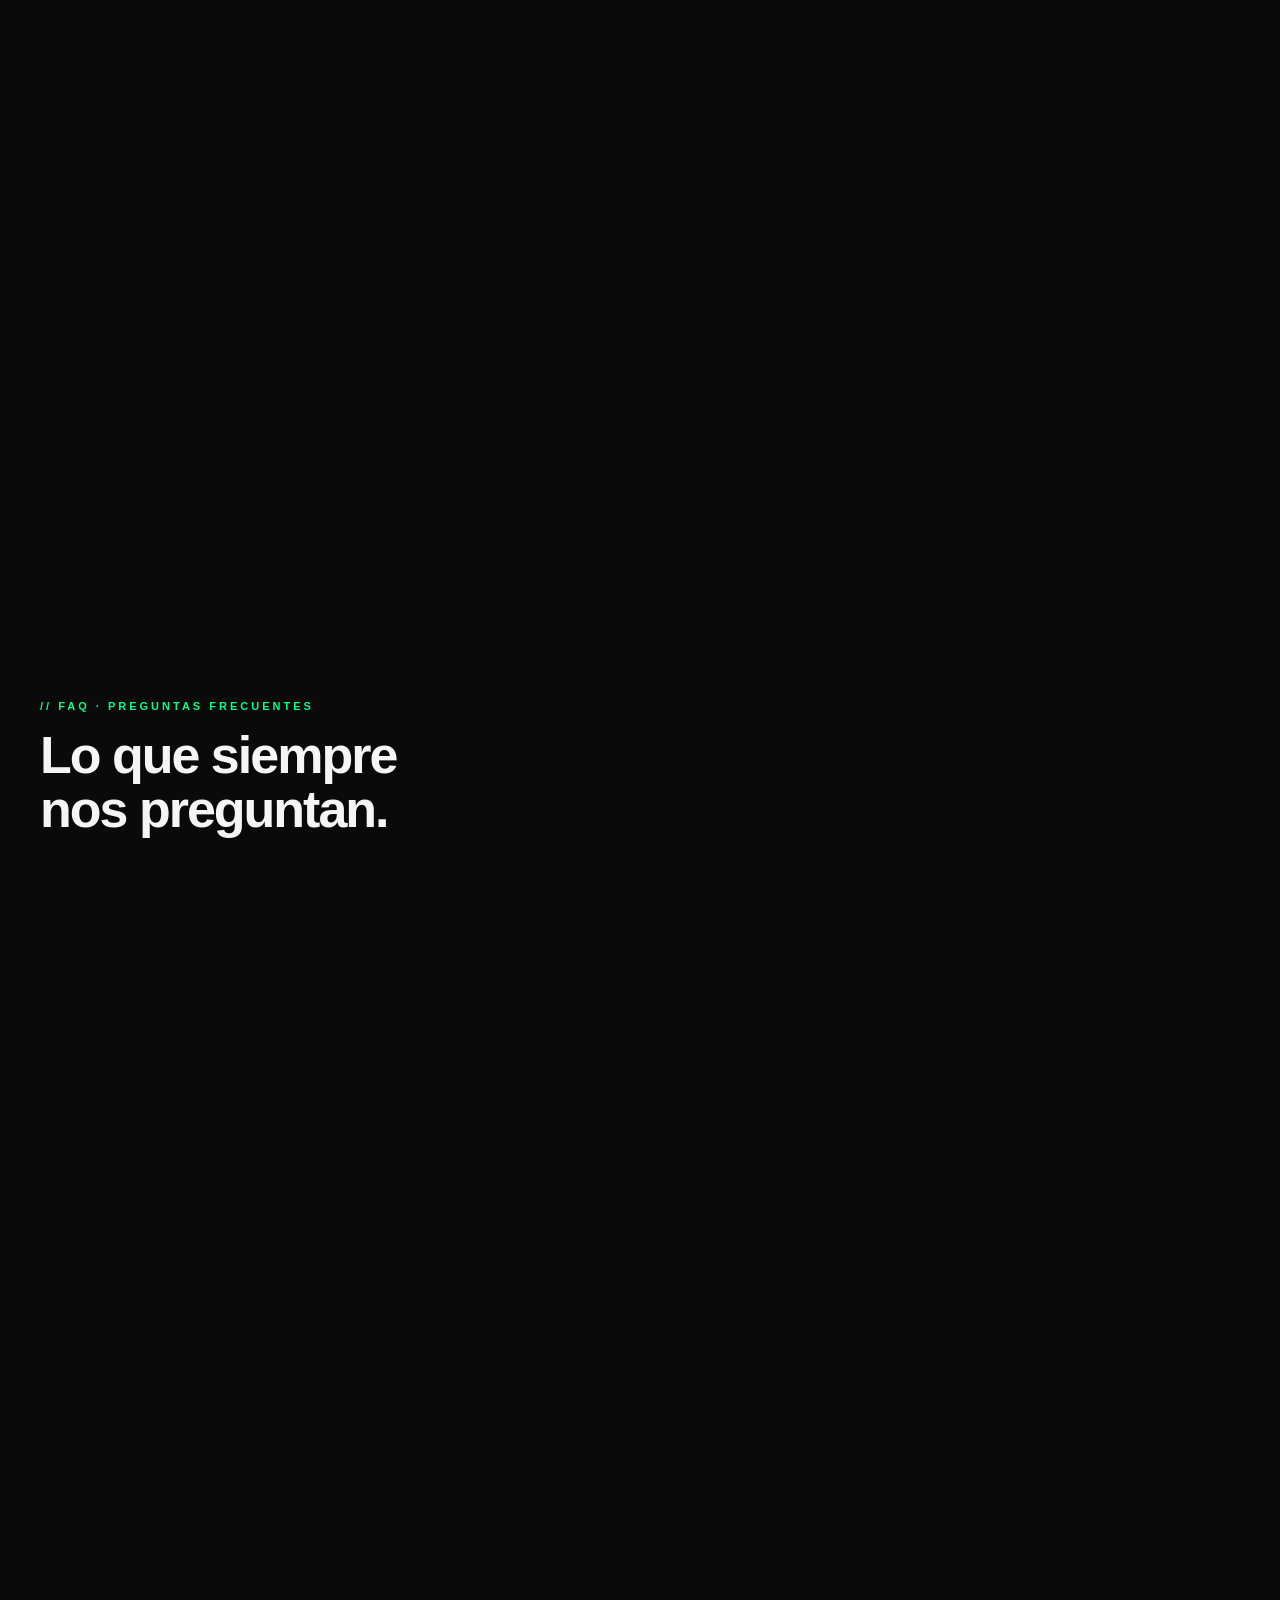
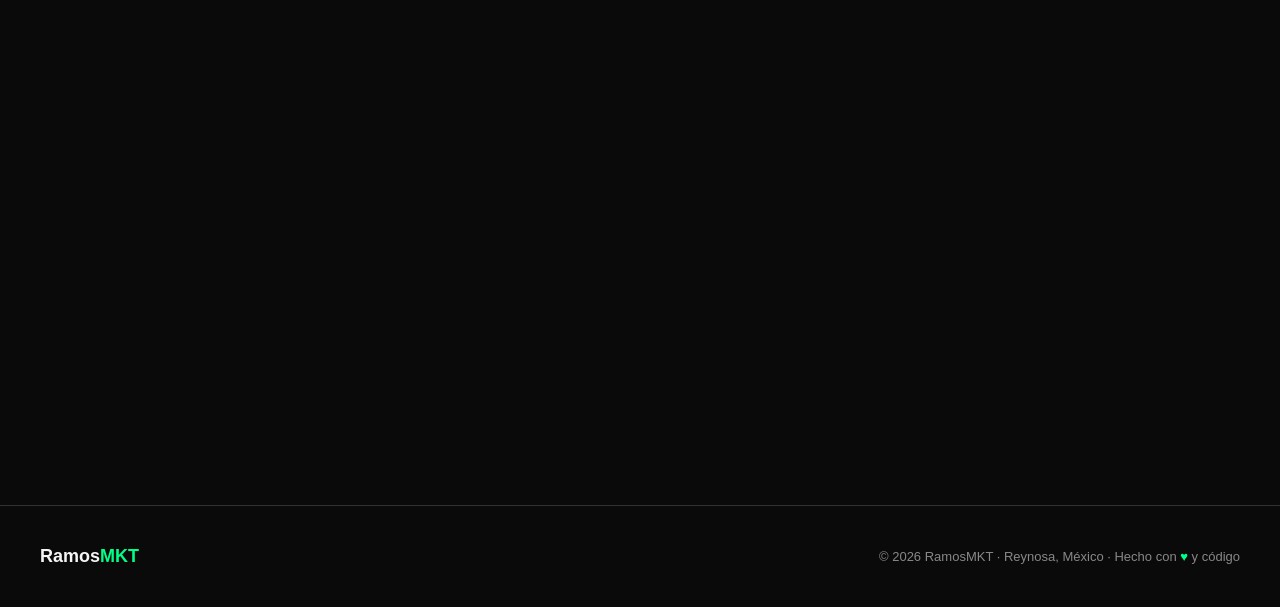
==== commit 97ae6208: "RMKDR fin" ====
--- a/Index.html
+++ b/Index.html
@@ -3,7 +3,16 @@
 <head>
 <meta charset="UTF-8">
 <meta name="viewport" content="width=device-width, initial-scale=1.0">
-<title>RamosMKT — Agencia Digital</title>
+<title>RamosMKT — Agencia Digital | Reynosa, México</title>
+<meta name="description" content="Agencia digital en Reynosa, México. Diseño web, sistemas a la medida, apps móviles y publicidad en Meta y Google Ads. Hacemos crecer tu negocio en línea.">
+<meta property="og:title" content="RamosMKT — Agencia Digital">
+<meta property="og:description" content="Hacemos crecer tu negocio en línea de verdad. Diseño web, sistemas, apps y publicidad digital desde Reynosa, México.">
+<meta property="og:type" content="website">
+<meta property="og:image" content="4.png">
+<link rel="icon" type="image/png" href="5.png">
+<meta name="twitter:card" content="summary_large_image">
+<meta name="twitter:title" content="RamosMKT — Agencia Digital">
+<meta name="twitter:description" content="Hacemos crecer tu negocio en línea de verdad. Diseño web, sistemas, apps y publicidad digital desde Reynosa, México.">
 <link rel="preconnect" href="https://fonts.googleapis.com">
 <link rel="preconnect" href="https://fonts.gstatic.com" crossorigin>
 <link href="https://fonts.googleapis.com/css2?family=Space+Grotesk:wght@300;400;500;600;700&family=Syne:wght@700;800&display=swap" rel="stylesheet">
@@ -140,6 +149,42 @@
   </div>
 </section>
 
+<!-- PROCESO -->
+<section id="proceso" class="proceso-section">
+  <div class="section-tag">// Proceso · How we work</div>
+  <h2 class="section-title">Así trabajamos<br>contigo.</h2>
+  <p class="section-sub">Sin sorpresas. Sabes exactamente qué esperar en cada etapa.</p>
+  <div class="proceso-steps fade-up">
+    <div class="proceso-step">
+      <div class="paso-num">01</div>
+      <div class="paso-icon">💬</div>
+      <div class="paso-name">Consulta</div>
+      <p class="paso-desc">Platicamos tu idea sin costo. Entendemos tu negocio, tu presupuesto y qué necesitas lograr.</p>
+    </div>
+    <div class="proceso-connector"></div>
+    <div class="proceso-step">
+      <div class="paso-num">02</div>
+      <div class="paso-icon">📋</div>
+      <div class="paso-name">Propuesta</div>
+      <p class="paso-desc">En menos de 24 horas te enviamos una cotización detallada con tiempos y costos claros.</p>
+    </div>
+    <div class="proceso-connector"></div>
+    <div class="proceso-step">
+      <div class="paso-num">03</div>
+      <div class="paso-icon">⚙️</div>
+      <div class="paso-name">Desarrollo</div>
+      <p class="paso-desc">Construimos tu proyecto con avances semanales. Tú apruebas cada etapa antes de continuar.</p>
+    </div>
+    <div class="proceso-connector"></div>
+    <div class="proceso-step">
+      <div class="paso-num">04</div>
+      <div class="paso-icon">🚀</div>
+      <div class="paso-name">Entrega</div>
+      <p class="paso-desc">Lanzamos, te capacitamos y te dejamos funcionando. Con soporte incluido según tu paquete.</p>
+    </div>
+  </div>
+</section>
+
 <!-- CASE STUDY -->
 <div class="case-section fade-up" id="caso">
   <div class="case-header">
@@ -172,6 +217,31 @@
     <div class="case-feature"><div class="case-feature-dot"></div>Campañas Meta & Google Ads</div>
   </div>
 </div>
+
+<!-- PORTFOLIO -->
+<section id="portafolio">
+  <div class="section-tag">// Portafolio · Our work</div>
+  <h2 class="section-title">Lo que hemos<br>construido.</h2>
+  <p class="section-sub">Proyectos reales para negocios reales.</p>
+  <div class="portfolio-grid fade-up">
+    <div class="portfolio-card">
+      <img src="1.png" alt="Páginas Web Premium — RamosMKT" class="portfolio-img">
+      <div class="portfolio-info">
+        <div class="portfolio-tag">WEB DEVELOPMENT</div>
+        <div class="portfolio-title">Páginas Web Premium</div>
+        <p class="portfolio-desc">Sitios modernos y optimizados que convierten visitas en clientes. Diseño a la medida con integración WhatsApp.</p>
+      </div>
+    </div>
+    <div class="portfolio-card">
+      <img src="2.png" alt="Sistemas Administrativos — RamosMKT" class="portfolio-img">
+      <div class="portfolio-info">
+        <div class="portfolio-tag">ADMIN SYSTEMS</div>
+        <div class="portfolio-title">Sistemas Administrativos</div>
+        <p class="portfolio-desc">Dashboards a la medida para controlar inventario, clientes y finanzas desde cualquier dispositivo.</p>
+      </div>
+    </div>
+  </div>
+</section>
 
 <!-- PACKAGES -->
 <section id="paquetes">
@@ -237,6 +307,38 @@
         <li>Soporte prioritario</li>
       </ul>
       <a href="https://wa.me/528148078309?text=Hola%2C%20me%20interesa%20el%20paquete%20Full%20Stack" target="_blank" class="package-btn outline">Cotizar →</a>
+    </div>
+  </div>
+</section>
+
+<!-- FAQ -->
+<section id="faq">
+  <div class="section-tag">// FAQ · Preguntas frecuentes</div>
+  <h2 class="section-title">Lo que siempre<br>nos preguntan.</h2>
+  <div class="faq-list fade-up">
+    <div class="faq-item">
+      <button class="faq-question">¿Cuánto tiempo tarda un proyecto? <span class="faq-icon">+</span></button>
+      <div class="faq-answer"><p>Una página web básica la entregamos en 5–7 días. Un sistema de administración toma entre 3 y 6 semanas. Una app móvil entre 6 y 12 semanas. Siempre te damos una fecha comprometida antes de arrancar.</p></div>
+    </div>
+    <div class="faq-item">
+      <button class="faq-question">¿Puedo pagar a meses? <span class="faq-icon">+</span></button>
+      <div class="faq-answer"><p>Sí. Manejamos esquemas de 50% al inicio y 50% en entrega, o en 3 pagos para proyectos más grandes. Platicamos lo que mejor funcione para ti.</p></div>
+    </div>
+    <div class="faq-item">
+      <button class="faq-question">¿El dominio y hosting están incluidos? <span class="faq-icon">+</span></button>
+      <div class="faq-answer"><p>En el paquete Web Básico incluimos dominio y hosting por 1 año. En los demás paquetes el hosting depende de los requerimientos del sistema; te asesoramos sobre la mejor opción.</p></div>
+    </div>
+    <div class="faq-item">
+      <button class="faq-question">¿Qué pasa si no me gusta el diseño? <span class="faq-icon">+</span></button>
+      <div class="faq-answer"><p>Trabajamos con rondas de revisión. Antes de desarrollar, apruebas el diseño. Incluimos hasta 2 rondas de cambios sin costo extra para asegurarnos que quedes satisfecho.</p></div>
+    </div>
+    <div class="faq-item">
+      <button class="faq-question">¿Trabajan con negocios fuera de Reynosa? <span class="faq-icon">+</span></button>
+      <div class="faq-answer"><p>Sí, trabajamos con clientes de toda la república y el extranjero. Todo el proceso es 100% remoto vía WhatsApp, videollamadas y avances en línea.</p></div>
+    </div>
+    <div class="faq-item">
+      <button class="faq-question">¿Ofrecen mantenimiento después de entregar? <span class="faq-icon">+</span></button>
+      <div class="faq-answer"><p>Sí. El paquete Pro Digital incluye 3 meses de soporte y el Full Stack 6 meses. También ofrecemos planes de mantenimiento mensual por separado si lo necesitas.</p></div>
     </div>
   </div>
 </section>
@@ -296,6 +398,11 @@
   <div class="footer-text">© 2026 RamosMKT · Reynosa, México · Hecho con <span>♥</span> y código</div>
 </footer>
 
+<!-- WHATSAPP FLOAT -->
+<a href="https://wa.me/528148078309?text=Hola%20RamosMKT%2C%20me%20interesa%20conocer%20sus%20servicios" target="_blank" class="wa-float" aria-label="Contactar por WhatsApp">
+  <svg viewBox="0 0 24 24" fill="currentColor"><path d="M17.472 14.382c-.297-.149-1.758-.867-2.03-.967-.273-.099-.471-.148-.67.15-.197.297-.767.966-.94 1.164-.173.199-.347.223-.644.075-.297-.15-1.255-.463-2.39-1.475-.883-.788-1.48-1.761-1.653-2.059-.173-.297-.018-.458.13-.606.134-.133.298-.347.446-.52.149-.174.198-.298.298-.497.099-.198.05-.371-.025-.52-.075-.149-.669-1.612-.916-2.207-.242-.579-.487-.5-.669-.51-.173-.008-.371-.01-.57-.01-.198 0-.52.074-.792.372-.272.297-1.04 1.016-1.04 2.479 0 1.462 1.065 2.875 1.213 3.074.149.198 2.096 3.2 5.077 4.487.709.306 1.262.489 1.694.625.712.227 1.36.195 1.871.118.571-.085 1.758-.719 2.006-1.413.248-.694.248-1.289.173-1.413-.074-.124-.272-.198-.57-.347z"/><path d="M12 0C5.373 0 0 5.373 0 12c0 2.127.558 4.126 1.533 5.857L.057 23.882a.5.5 0 00.606.65l6.337-1.697A11.94 11.94 0 0012 24c6.627 0 12-5.373 12-12S18.627 0 12 0zm0 22a9.953 9.953 0 01-5.271-1.504l-.362-.215-3.759 1.007 1.006-3.668-.234-.374A9.953 9.953 0 012 12C2 6.477 6.477 2 12 2s10 4.477 10 10-4.477 10-10 10z"/></svg>
+</a>
+
 <script src="main.js"></script>
 </body>
 </html>
--- a/Style.css
+++ b/Style.css
@@ -25,7 +25,8 @@
 .nav-cta:hover { transform: scale(1.04); background: #00ee7a; }
 
 /* HERO */
-.hero { min-height: 100vh; padding: 140px 40px 80px; display: flex; flex-direction: column; justify-content: center; position: relative; overflow: hidden; }
+.hero { min-height: 100vh; padding: 140px 40px 80px; display: flex; flex-direction: column; justify-content: center; align-items: center; position: relative; overflow: hidden; }
+.hero-content { width: 100%; max-width: 1320px; }
 .hero-grid { position: absolute; inset: 0; background-image: linear-gradient(rgba(0,255,136,0.04) 1px, transparent 1px), linear-gradient(90deg, rgba(0,255,136,0.04) 1px, transparent 1px); background-size: 60px 60px; }
 .hero-glow { position: absolute; top: 20%; left: -10%; width: 600px; height: 600px; border-radius: 50%; background: radial-gradient(circle, rgba(0,255,136,0.08) 0%, transparent 70%); pointer-events: none; }
 .hero-content { position: relative; max-width: 900px; }
@@ -47,7 +48,7 @@
 .hero-stat-label { font-size: 13px; color: var(--gray); margin-top: 4px; }
 
 /* SERVICES */
-section { padding: 100px 40px; }
+section { padding: 100px 40px; max-width: 1320px; margin-left: auto; margin-right: auto; }
 .section-tag { font-size: 11px; font-weight: 700; letter-spacing: 3px; color: var(--green); text-transform: uppercase; margin-bottom: 16px; }
 .section-title { font-family: 'Syne', sans-serif; font-size: clamp(32px, 5vw, 52px); font-weight: 800; letter-spacing: -2px; margin-bottom: 16px; line-height: 1.05; }
 .section-sub { font-size: 17px; color: var(--gray); max-width: 480px; line-height: 1.6; margin-bottom: 64px; }
@@ -66,7 +67,7 @@
 .service-features li::before { content: '→'; position: absolute; left: 0; color: var(--green); font-weight: 700; }
 
 /* CASE STUDY */
-.case-section { background: var(--black2); border-radius: 24px; margin: 0 40px; padding: 80px; }
+.case-section { background: var(--black2); border-radius: 24px; max-width: 1240px; margin: 0 auto; padding: 80px; }
 .case-header { display: flex; justify-content: space-between; align-items: flex-start; flex-wrap: wrap; gap: 32px; margin-bottom: 64px; }
 .case-tag { display: inline-block; background: rgba(0,255,136,0.1); border: 1px solid rgba(0,255,136,0.2); color: var(--green); padding: 6px 14px; border-radius: 100px; font-size: 11px; font-weight: 700; letter-spacing: 1px; margin-bottom: 16px; }
 .case-title { font-family: 'Syne', sans-serif; font-size: 40px; font-weight: 800; letter-spacing: -2px; line-height: 1.05; }
@@ -78,6 +79,16 @@
 .case-features { display: grid; grid-template-columns: repeat(auto-fit, minmax(200px, 1fr)); gap: 16px; margin-top: 48px; }
 .case-feature { background: var(--black); border-radius: 12px; padding: 20px; border: 1px solid var(--gray2); font-size: 14px; color: var(--gray); display: flex; align-items: center; gap: 10px; }
 .case-feature-dot { width: 8px; height: 8px; background: var(--green); border-radius: 50%; flex-shrink: 0; }
+
+/* PORTFOLIO */
+.portfolio-grid { display: grid; grid-template-columns: repeat(auto-fit, minmax(420px, 1fr)); gap: 24px; margin-top: 48px; }
+.portfolio-card { background: var(--black2); border-radius: 20px; border: 1px solid var(--gray2); overflow: hidden; transition: border-color 0.3s, transform 0.3s; }
+.portfolio-card:hover { border-color: rgba(0,255,136,0.3); transform: translateY(-4px); }
+.portfolio-img { width: 100%; display: block; aspect-ratio: 1/1; object-fit: cover; }
+.portfolio-info { padding: 28px 32px; }
+.portfolio-tag { font-size: 11px; font-weight: 700; letter-spacing: 2px; color: var(--green); margin-bottom: 10px; }
+.portfolio-title { font-family: 'Syne', sans-serif; font-size: 22px; font-weight: 800; color: var(--white); margin-bottom: 10px; }
+.portfolio-desc { font-size: 14px; color: var(--gray); line-height: 1.6; }
 
 /* PACKAGES */
 .packages-grid { display: grid; grid-template-columns: repeat(auto-fit, minmax(260px, 1fr)); gap: 24px; margin-top: 64px; }
@@ -99,7 +110,7 @@
 .package-btn.outline:hover { border-color: var(--green); }
 
 /* CONTACT */
-.contact-section { background: var(--black2); border-radius: 24px; margin: 0 40px 80px; padding: 80px; display: grid; grid-template-columns: 1fr 1fr; gap: 64px; align-items: center; }
+.contact-section { background: var(--black2); border-radius: 24px; max-width: 1240px; margin: 0 auto 80px; padding: 80px; display: grid; grid-template-columns: 1fr 1fr; gap: 64px; align-items: center; }
 .contact-title { font-family: 'Syne', sans-serif; font-size: 44px; font-weight: 800; letter-spacing: -2px; line-height: 1.05; margin-bottom: 20px; }
 .contact-title span { color: var(--green); }
 .contact-desc { font-size: 16px; color: var(--gray); line-height: 1.6; margin-bottom: 32px; }
@@ -130,6 +141,35 @@
 .fade-up { opacity: 0; transform: translateY(30px); transition: opacity 0.7s ease, transform 0.7s ease; }
 .fade-up.visible { opacity: 1; transform: translateY(0); }
 
+/* PROCESO */
+.proceso-section { max-width: 1320px; margin-left: auto; margin-right: auto; }
+.proceso-steps { display: flex; align-items: flex-start; gap: 0; margin-top: 64px; }
+.proceso-step { flex: 1; text-align: center; padding: 0 16px; }
+.paso-num { font-family: 'Syne', sans-serif; font-size: 48px; font-weight: 800; color: rgba(0,255,136,0.15); line-height: 1; margin-bottom: 16px; }
+.paso-icon { font-size: 28px; margin-bottom: 16px; }
+.paso-name { font-family: 'Syne', sans-serif; font-size: 18px; font-weight: 700; color: var(--white); margin-bottom: 12px; }
+.paso-desc { font-size: 14px; color: var(--gray); line-height: 1.6; max-width: 220px; margin: 0 auto; }
+.proceso-connector { width: 60px; flex-shrink: 0; height: 2px; background: linear-gradient(90deg, rgba(0,255,136,0.3), rgba(0,255,136,0.1)); margin-top: 56px; }
+
+/* FAQ */
+.faq-list { max-width: 760px; margin-top: 48px; display: flex; flex-direction: column; gap: 0; border: 1px solid var(--gray2); border-radius: 20px; overflow: hidden; }
+.faq-item { border-bottom: 1px solid var(--gray2); }
+.faq-item:last-child { border-bottom: none; }
+.faq-question { width: 100%; background: var(--black2); border: none; color: var(--white); font-family: 'Space Grotesk', sans-serif; font-size: 15px; font-weight: 600; padding: 22px 28px; text-align: left; cursor: pointer; display: flex; justify-content: space-between; align-items: center; gap: 16px; transition: background 0.2s; }
+.faq-question:hover { background: var(--black3); }
+.faq-question.open { color: var(--green); }
+.faq-icon { font-size: 20px; font-weight: 300; color: var(--green); flex-shrink: 0; transition: transform 0.3s; line-height: 1; }
+.faq-question.open .faq-icon { transform: rotate(45deg); }
+.faq-answer { max-height: 0; overflow: hidden; transition: max-height 0.35s ease, padding 0.35s ease; background: var(--black2); }
+.faq-answer.open { max-height: 200px; }
+.faq-answer p { padding: 0 28px 22px; font-size: 14px; color: var(--gray); line-height: 1.7; }
+
+/* WHATSAPP FLOAT */
+.wa-float { position: fixed; bottom: 28px; right: 28px; z-index: 200; width: 56px; height: 56px; background: #25d366; border-radius: 50%; display: flex; align-items: center; justify-content: center; color: #fff; box-shadow: 0 4px 20px rgba(37,211,102,0.4); transition: transform 0.2s, box-shadow 0.2s; animation: wa-pulse 3s infinite; }
+.wa-float:hover { transform: scale(1.1); box-shadow: 0 6px 28px rgba(37,211,102,0.55); animation: none; }
+.wa-float svg { width: 28px; height: 28px; }
+@keyframes wa-pulse { 0%,100%{ box-shadow: 0 4px 20px rgba(37,211,102,0.4); } 50%{ box-shadow: 0 4px 32px rgba(37,211,102,0.7); } }
+
 /* HAMBURGER */
 .nav-hamburger { display: none; flex-direction: column; justify-content: center; gap: 5px; width: 36px; height: 36px; background: none; border: none; cursor: pointer; padding: 4px; }
 .nav-hamburger span { display: block; height: 2px; width: 100%; background: var(--white); border-radius: 2px; transition: transform 0.3s, opacity 0.3s; }
@@ -150,6 +190,10 @@
     .nav-links { display: none; }
     .nav-cta { display: none; }
     .nav-hamburger { display: flex; }
+    .proceso-steps { flex-direction: column; align-items: center; gap: 32px; }
+    .proceso-connector { width: 2px; height: 32px; background: linear-gradient(180deg, rgba(0,255,136,0.3), rgba(0,255,136,0.1)); margin-top: 0; }
+    .wa-float { bottom: 20px; right: 20px; width: 50px; height: 50px; }
+    .wa-float svg { width: 24px; height: 24px; }
     .hero { padding: 120px 20px 60px; }
     section { padding: 70px 20px; }
     .hero-stats { gap: 28px; flex-wrap: wrap; }
